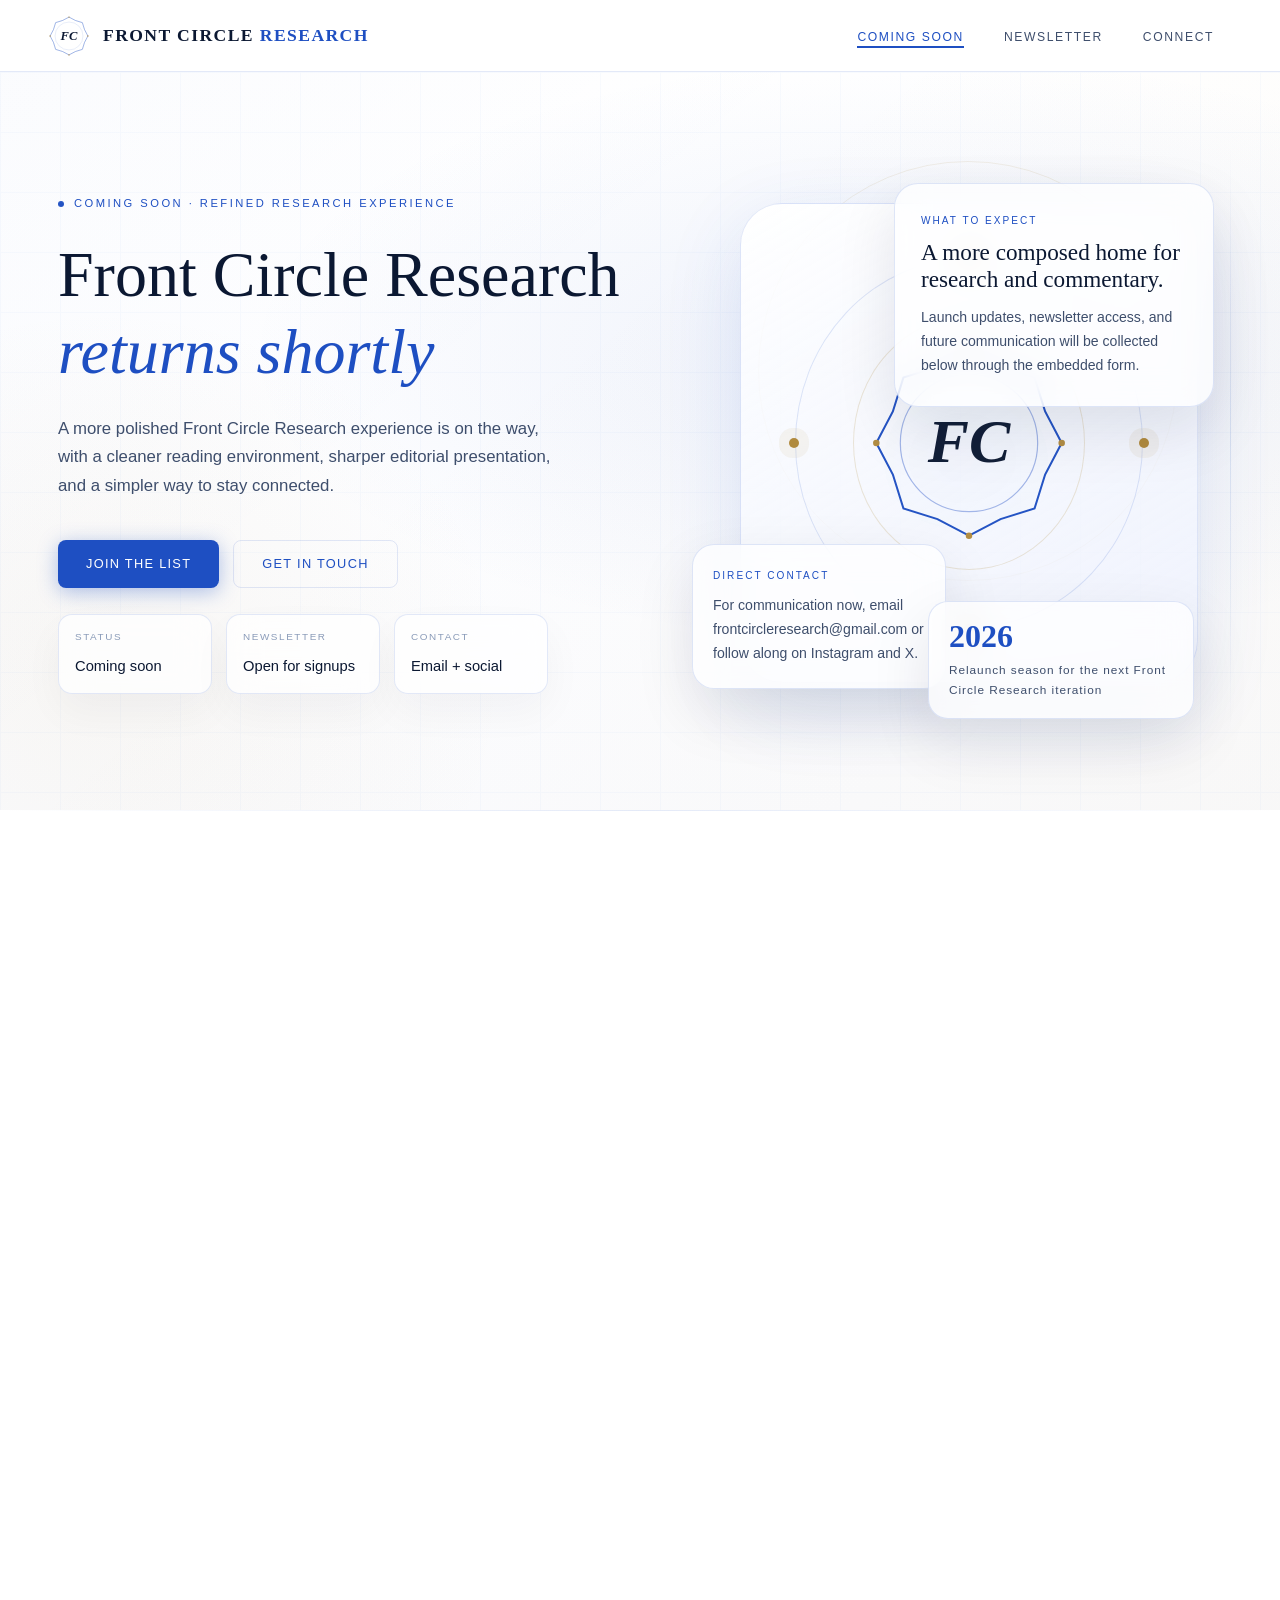
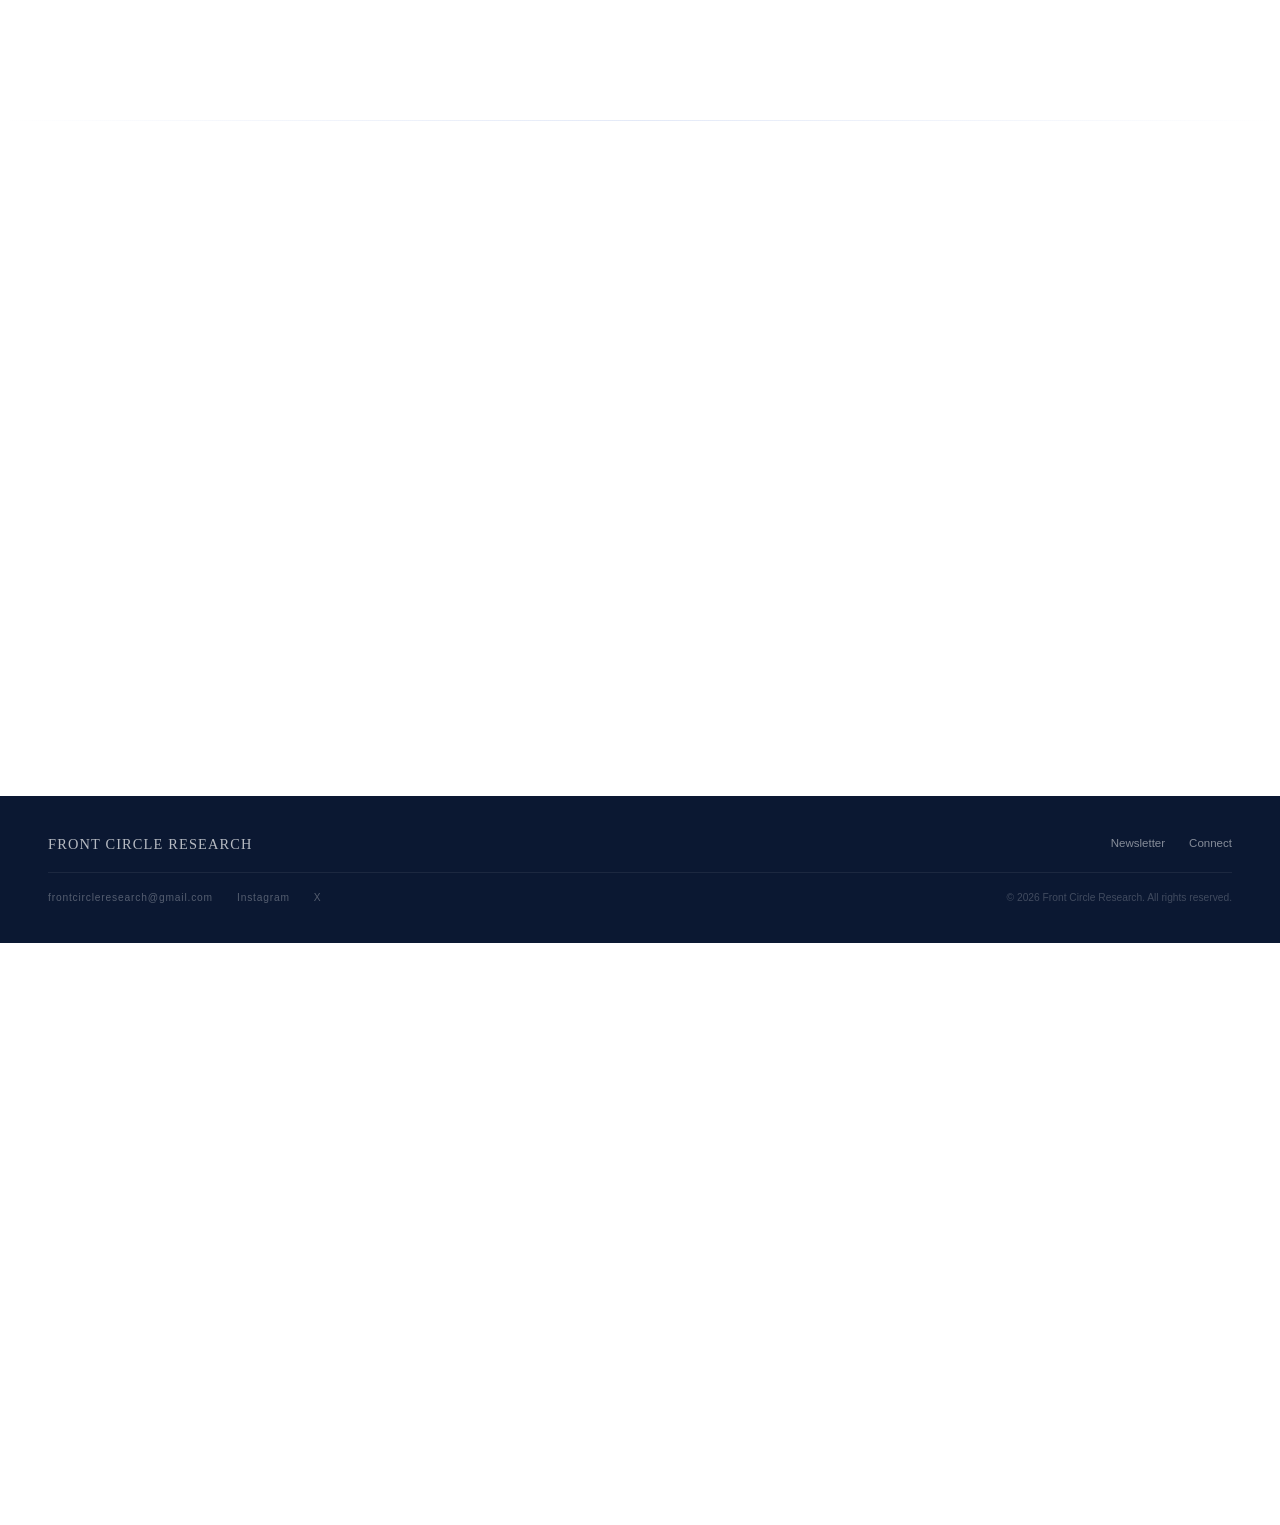
==== index.html @ 4db58bc0 "Add index.html for redirect to coming-soon page" ====
<!doctype html>
<html>
  <head>
    <meta http-equiv="refresh" content="0; url=/coming-soon.html">
    <link rel="canonical" href="/coming-soon.html">
  </head>
  <body>
    <p>Redirecting...</p>
  </body>
</html>
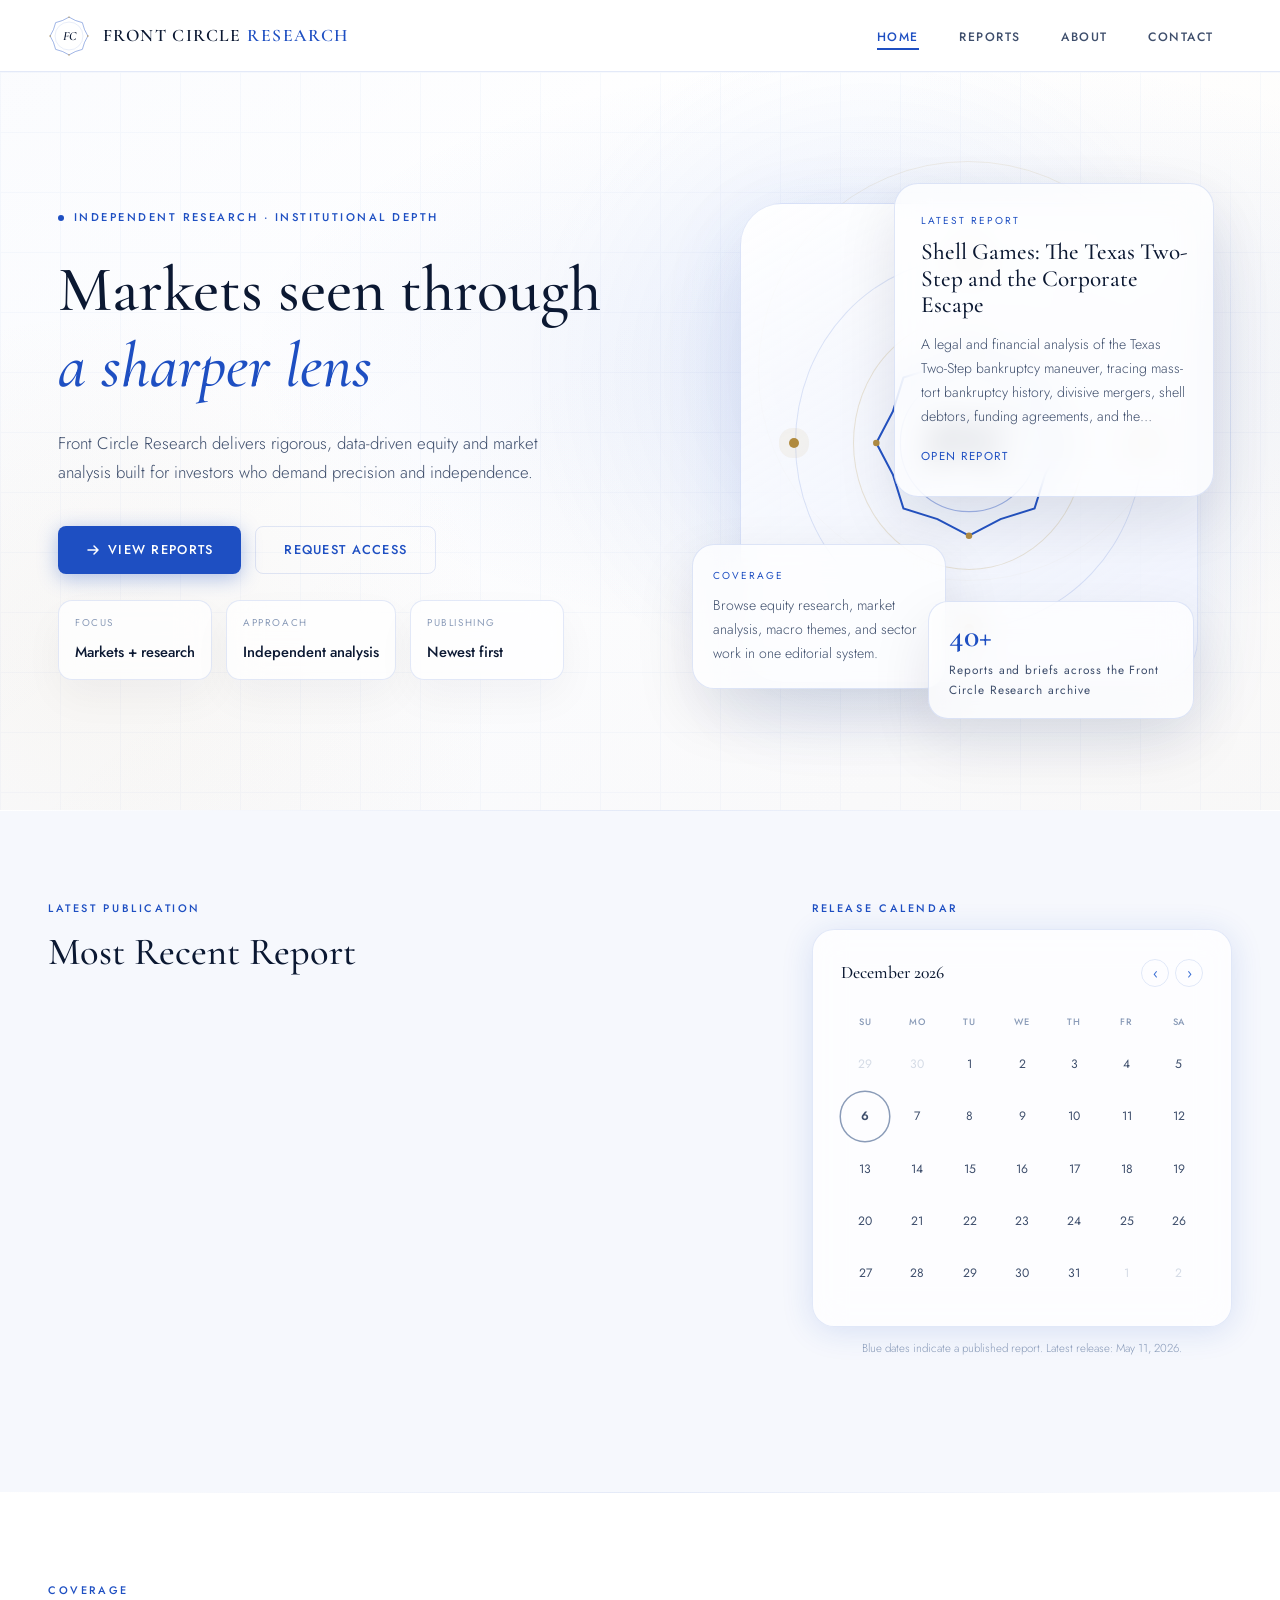
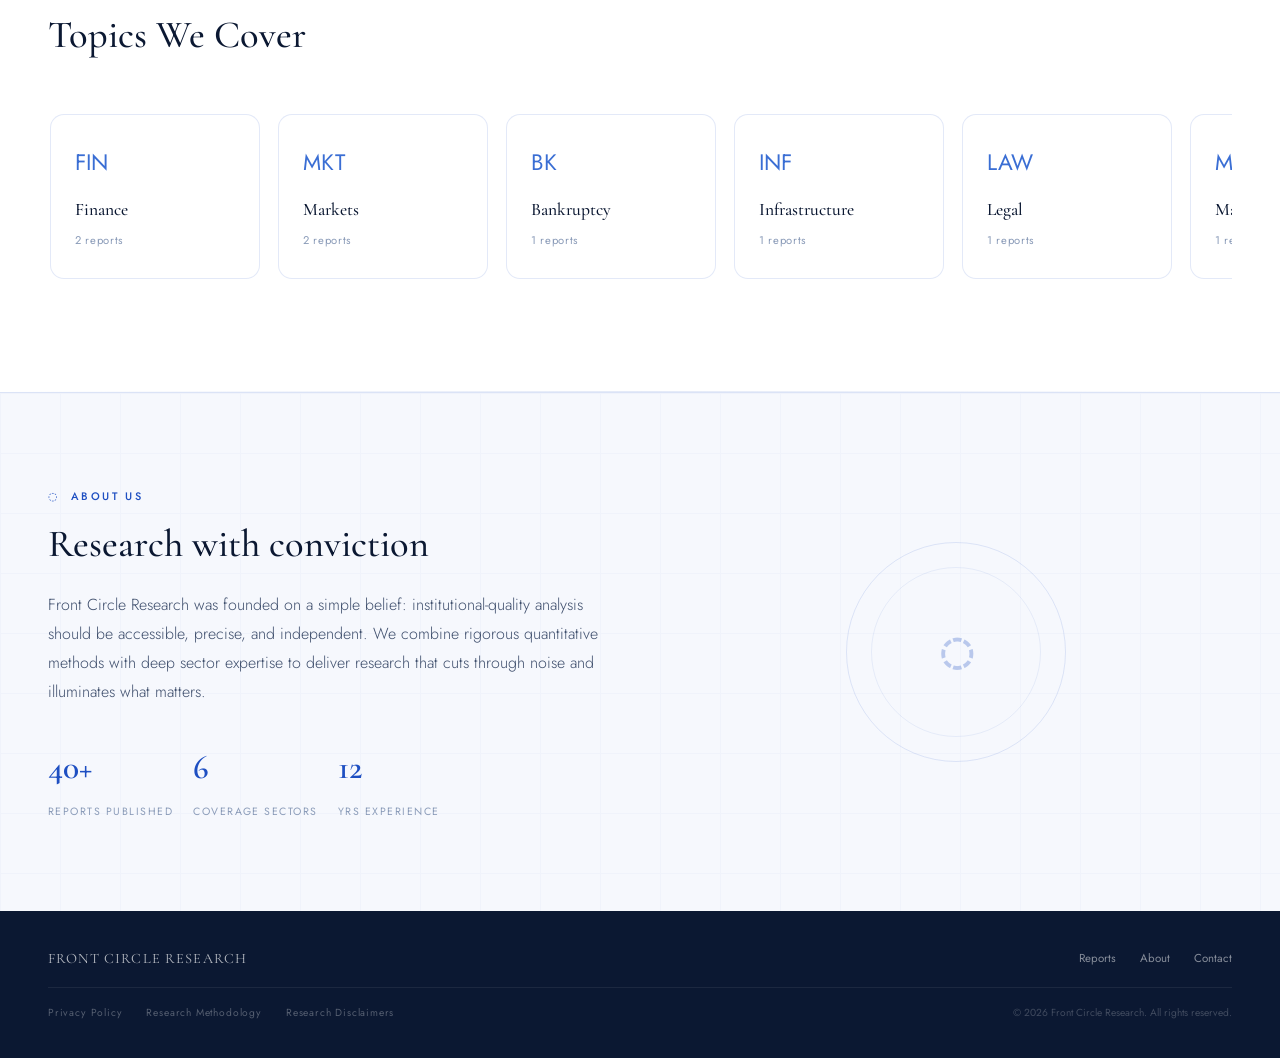
==== commit 6993e6da: "Add files via upload" ====
--- a/index.html
+++ b/index.html
@@ -1,10 +1,173 @@
-<!doctype html>
-<html>
-  <head>
-    <meta http-equiv="refresh" content="0; url=/coming-soon.html">
-    <link rel="canonical" href="/coming-soon.html">
-  </head>
-  <body>
-    <p>Redirecting...</p>
-  </body>
+<!DOCTYPE html>
+<html lang="en">
+<head>
+  <meta charset="UTF-8">
+  <meta name="viewport" content="width=device-width, initial-scale=1.0">
+  <meta name="description" content="Front Circle Research - Institutional-grade equity and market research reports.">
+  <title>Front Circle Research</title>
+  <link rel="icon" type="image/svg+xml" href="logo-crest-primary.svg">
+  <link rel="shortcut icon" href="logo-crest-primary.svg">
+  <link rel="stylesheet" href="style.css">
+  <meta http-equiv="Cache-Control" content="no-store, no-cache, must-revalidate">
+</head>
+<body>
+
+<nav id="nav" role="navigation" aria-label="Main navigation">
+  <div class="nav-logo" aria-label="Home">
+    <svg viewBox="0 0 36 36" fill="none" xmlns="http://www.w3.org/2000/svg" aria-hidden="true">
+      <circle cx="18" cy="18" r="17" stroke="#1E4FC2" stroke-width="1.2"/>
+      <circle cx="18" cy="18" r="9" fill="none" stroke="#1E4FC2" stroke-width="1.0" opacity="0.5"/>
+      <circle cx="18" cy="18" r="3.5" fill="#1E4FC2" opacity="0.8"/>
+      <line x1="18" y1="1" x2="18" y2="8" stroke="#1E4FC2" stroke-width="1.2" stroke-linecap="round"/>
+      <line x1="18" y1="28" x2="18" y2="35" stroke="#1E4FC2" stroke-width="1.2" stroke-linecap="round"/>
+      <line x1="1" y1="18" x2="8" y2="18" stroke="#1E4FC2" stroke-width="1.2" stroke-linecap="round"/>
+      <line x1="28" y1="18" x2="35" y2="18" stroke="#1E4FC2" stroke-width="1.2" stroke-linecap="round"/>
+    </svg>
+    <span class="nav-logo-text">FRONT CIRCLE <span>RESEARCH</span></span>
+  </div>
+  <ul class="nav-links" role="list">
+    <li><span class="nav-link active" data-href="index.html" data-page="index.html" role="button" tabindex="0">Home</span></li>
+    <li><span class="nav-link" data-href="reports.html" data-page="reports.html" role="button" tabindex="0">Reports</span></li>
+    <li><span class="nav-link" data-href="about.html" data-page="about.html" role="button" tabindex="0">About</span></li>
+    <li><span class="nav-link" data-href="contact.html" data-page="contact.html" role="button" tabindex="0">Contact</span></li>
+  </ul>
+</nav>
+
+<main>
+  <section id="hero" aria-label="Hero">
+    <div class="hero-bg" aria-hidden="true"></div>
+    <div class="hero-grid" aria-hidden="true"></div>
+    <div class="hero-glow-trace" aria-hidden="true"></div>
+
+    <div class="hero-layout">
+      <div class="hero-content">
+        <div class="hero-eyebrow"><span class="hero-eyebrow-dot" aria-hidden="true"></span>Independent Research &middot; Institutional Depth</div>
+        <h1 class="hero-title">Markets seen through<br><em>a sharper lens</em></h1>
+        <p class="hero-desc">Front Circle Research delivers rigorous, data-driven equity and market analysis built for investors who demand precision and independence.</p>
+        <div class="hero-actions">
+          <button class="btn btn-primary" onclick="location.href='reports.html'">
+            <svg width="14" height="14" viewBox="0 0 14 14" fill="none" aria-hidden="true"><path d="M2 7h10M8 3l4 4-4 4" stroke="currentColor" stroke-width="1.5" stroke-linecap="round" stroke-linejoin="round"/></svg>
+            View Reports
+          </button>
+          <button class="btn btn-ghost" onclick="location.href='contact.html'">Request Access</button>
+        </div>
+        <div class="hero-signals" aria-label="Research signals">
+          <div class="hero-signal glass" data-depth="10">
+            <span class="hero-signal-label">Focus</span>
+            <strong>Markets + research</strong>
+          </div>
+          <div class="hero-signal glass" data-depth="15">
+            <span class="hero-signal-label">Approach</span>
+            <strong>Independent analysis</strong>
+          </div>
+          <div class="hero-signal glass" data-depth="12">
+            <span class="hero-signal-label">Publishing</span>
+            <strong>Newest first</strong>
+          </div>
+        </div>
+      </div>
+
+      <div class="hero-showcase">
+        <div class="hero-orbit" data-depth="8" aria-hidden="true">
+          <div class="hero-orbit-ring hero-orbit-ring-outer"></div>
+          <div class="hero-orbit-ring hero-orbit-ring-inner"></div>
+          <div class="hero-orbit-node hero-orbit-node-top"></div>
+          <div class="hero-orbit-node hero-orbit-node-right"></div>
+          <div class="hero-orbit-node hero-orbit-node-bottom"></div>
+          <div class="hero-orbit-node hero-orbit-node-left"></div>
+          <div class="hero-crest-shell">
+            <img class="hero-crest" src="logo-crest-primary.svg" alt="">
+          </div>
+        </div>
+
+        <div class="hero-float-card hero-float-card-primary glass" data-depth="24">
+          <div class="hero-float-label">Latest Report</div>
+          <h2 id="hero-latest-title" class="hero-float-title">Loading the newest Front Circle Research publication.</h2>
+          <p id="hero-latest-summary" class="hero-float-copy">The latest report summary will appear here automatically.</p>
+          <a id="hero-latest-link" class="hero-float-link" href="reports.html">Open report</a>
+        </div>
+
+        <div class="hero-float-card hero-float-card-secondary glass" data-depth="14">
+          <div class="hero-float-label">Coverage</div>
+          <p class="hero-float-copy">Browse equity research, market analysis, macro themes, and sector work in one editorial system.</p>
+        </div>
+
+        <div class="hero-float-card hero-float-card-tertiary glass" data-depth="18">
+          <span class="hero-metric-value">40+</span>
+          <span class="hero-metric-label">Reports and briefs across the Front Circle Research archive</span>
+        </div>
+      </div>
+    </div>
+
+    <div class="hero-line" aria-hidden="true"></div>
+  </section>
+
+  <div class="section-divider"></div>
+
+  <section id="recent-report" class="section" aria-label="Most recent report">
+    <div class="recent-inner">
+      <div>
+        <p class="section-eyebrow">Latest Publication</p>
+        <h2 class="section-title">Most Recent Report</h2>
+        <div id="recent-report-card"></div>
+      </div>
+      <div>
+        <p class="section-eyebrow" style="margin-bottom:12px;">Release Calendar</p>
+        <div class="calendar-wrap glass" id="calendar-wrap" aria-label="Report release calendar"></div>
+        <p id="calendar-latest-note" style="font-size:0.72rem; color:var(--text-muted); margin-top:12px; text-align:center;">Blue dates indicate a published report.</p>
+      </div>
+    </div>
+  </section>
+
+  <div class="section-divider"></div>
+
+  <section id="categories" class="section" aria-label="Report categories">
+    <div style="max-width:1200px; margin:0 auto;">
+      <p class="section-eyebrow">Coverage</p>
+      <h2 class="section-title">Topics We Cover</h2>
+      <div class="cat-grid" id="cat-grid" role="list"></div>
+    </div>
+  </section>
+
+  <div class="section-divider"></div>
+
+  <section id="about-section" class="section" aria-label="About Front Circle Research">
+    <div class="about-inner">
+      <div>
+        <div class="about-label"><span>&#9676;</span> About Us</div>
+        <h2 class="about-title">Research with conviction</h2>
+        <p class="about-body">Front Circle Research was founded on a simple belief: institutional-quality analysis should be accessible, precise, and independent. We combine rigorous quantitative methods with deep sector expertise to deliver research that cuts through noise and illuminates what matters.</p>
+        <div class="about-stats reveal">
+          <div><span class="stat-val">40+</span><span class="stat-label">Reports Published</span></div>
+          <div><span class="stat-val">6</span><span class="stat-label">Coverage Sectors</span></div>
+          <div><span class="stat-val">12</span><span class="stat-label">Yrs Experience</span></div>
+        </div>
+      </div>
+      <div class="about-visual" aria-hidden="true">
+        <div class="about-emblem"><div class="about-emblem-inner">&#9676;</div></div>
+      </div>
+    </div>
+  </section>
+</main>
+
+<footer role="contentinfo">
+  <div class="footer-top">
+    <span class="f-logo">FRONT CIRCLE RESEARCH</span>
+    <nav class="f-links" aria-label="Footer navigation">
+      <a onclick="location.href='reports.html'">Reports</a>
+      <a onclick="location.href='about.html'">About</a>
+      <a onclick="location.href='contact.html'">Contact</a>
+    </nav>
+  </div>
+  <div class="footer-legal">
+    <a onclick="location.href='privacy-policy.html'">Privacy Policy</a>
+    <a onclick="location.href='research-methodology.html'">Research Methodology</a>
+    <a onclick="location.href='research-disclaimers.html'">Research Disclaimers</a>
+    <span class="f-copy">&copy; 2026 Front Circle Research. All rights reserved.</span>
+  </div>
+</footer>
+
+<script src="reports-data.js"></script>
+<script src="main.js"></script>
+</body>
 </html>
--- a/style.css
+++ b/style.css
@@ -0,0 +1,1834 @@
+@import url('https://fonts.googleapis.com/css2?family=Cormorant+Garamond:ital,wght@0,300;0,400;0,500;0,600;0,700;1,300;1,400;1,500&family=Jost:wght@300;400;500;600&display=swap');
+
+:root {
+  --white: #FFFFFF;
+  --off-white: #F6F8FD;
+  --blue-royal: #1E4FC2;
+  --blue-mid: #3A6ED4;
+  --blue-light: #6B9FFF;
+  --blue-pale: #EBF0FF;
+  --blue-glass: rgba(30,79,194,0.05);
+  --blue-glow: rgba(30,79,194,0.14);
+  --blue-border: rgba(30,79,194,0.12);
+  --blue-shadow: rgba(30,79,194,0.16);
+  --text-primary: #0B1832;
+  --text-mid: #3E4E6C;
+  --text-muted: #8A9BB8;
+  --nav-h: 72px;
+  --r-sm: 8px;
+  --r-md: 14px;
+  --r-lg: 22px;
+  --ease: cubic-bezier(0.4,0,0.2,1);
+  --ease-bounce: cubic-bezier(0.34,1.56,0.64,1);
+}
+
+*, *::before, *::after { box-sizing: border-box; margin: 0; padding: 0; }
+html { scroll-behavior: smooth; font-size: 16px; -webkit-text-size-adjust: 100%; }
+body {
+  font-family: 'Jost', sans-serif;
+  background: var(--white);
+  color: var(--text-primary);
+  line-height: 1.7;
+  overflow-x: hidden;
+  -webkit-font-smoothing: antialiased;
+  text-rendering: optimizeLegibility;
+}
+img { max-width: 100%; display: block; }
+a { color: inherit; text-decoration: none; }
+ul { list-style: none; }
+button, input, textarea, select { font: inherit; }
+
+.pn-mark {
+  font-size: 3px !important;
+  color: rgba(30,79,194,0.022) !important;
+  user-select: none !important;
+  pointer-events: none !important;
+  position: fixed;
+  z-index: 1;
+  font-family: monospace;
+  white-space: nowrap;
+}
+.pn-tl { top: 6px; left: 6px; transform: rotate(-15deg); }
+.pn-tc { top: 3px; left: 50%; transform: translateX(-50%); }
+.pn-tr { top: 6px; right: 6px; transform: rotate(15deg); }
+.pn-ml { top: 42%; left: 1px; transform: rotate(-90deg) translateX(-50%); }
+.pn-mc { top: 50%; left: 50%; transform: translate(-50%,-50%) rotate(-22deg); }
+.pn-mr { top: 58%; right: 1px; transform: rotate(90deg) translateX(50%); }
+.pn-bl { bottom: 6px; left: 6px; transform: rotate(15deg); }
+.pn-bc { bottom: 3px; left: 50%; transform: translateX(-50%); }
+.pn-br { bottom: 6px; right: 6px; transform: rotate(-15deg); }
+
+h1, h2, h3, h4 {
+  font-family: 'Cormorant Garamond', serif;
+  font-weight: 500;
+  line-height: 1.2;
+}
+h1 { font-size: clamp(2.4rem, 5vw, 4rem); }
+h2 { font-size: clamp(1.8rem, 3vw, 2.6rem); }
+h3 { font-size: clamp(1.3rem, 2vw, 1.8rem); }
+h4 { font-size: 1.15rem; }
+p { color: var(--text-mid); font-weight: 300; }
+
+#nav {
+  position: fixed;
+  top: 0;
+  left: 0;
+  right: 0;
+  z-index: 1000;
+  height: var(--nav-h);
+  display: flex;
+  align-items: center;
+  justify-content: space-between;
+  padding: 0 48px;
+  background: rgba(255,255,255,0.88);
+  backdrop-filter: blur(20px) saturate(1.5);
+  -webkit-backdrop-filter: blur(20px) saturate(1.5);
+  border-bottom: 1px solid var(--blue-border);
+  transition: box-shadow 0.3s var(--ease);
+}
+#nav.scrolled { box-shadow: 0 4px 40px var(--blue-shadow); }
+.nav-logo { display: flex; align-items: center; gap: 13px; cursor: pointer; }
+.nav-logo svg {
+  width: 42px;
+  height: 42px;
+  transition: transform 0.5s var(--ease-bounce), filter 0.3s;
+}
+.nav-logo:hover svg {
+  transform: rotate(-10deg) scale(1.07);
+  filter: drop-shadow(0 2px 8px rgba(30,79,194,0.3));
+}
+.nav-logo-text {
+  font-family: 'Cormorant Garamond', serif;
+  font-size: 1.1rem;
+  font-weight: 600;
+  letter-spacing: 0.08em;
+  color: var(--text-primary);
+}
+.nav-logo-text span { color: var(--blue-royal); }
+.nav-links { display: flex; align-items: center; gap: 4px; }
+.nav-link {
+  position: relative;
+  padding: 8px 18px;
+  font-size: 0.76rem;
+  font-weight: 500;
+  letter-spacing: 0.13em;
+  text-transform: uppercase;
+  color: var(--text-mid);
+  border-radius: var(--r-sm);
+  transition: all 0.25s var(--ease);
+  cursor: pointer;
+}
+.nav-link::after {
+  content: '';
+  position: absolute;
+  bottom: 4px;
+  left: 50%;
+  right: 50%;
+  height: 1.5px;
+  background: var(--blue-royal);
+  transition: all 0.3s var(--ease-bounce);
+}
+.nav-link:hover { color: var(--blue-royal); background: var(--blue-glass); }
+.nav-link:hover::after,
+.nav-link.active::after { left: 18px; right: 18px; }
+.nav-link.active { color: var(--blue-royal); }
+
+main { padding-top: var(--nav-h); }
+
+.glass {
+  background: rgba(255,255,255,0.75);
+  backdrop-filter: blur(16px);
+  -webkit-backdrop-filter: blur(16px);
+  border: 1px solid var(--blue-border);
+  box-shadow: 0 4px 32px var(--blue-glow);
+}
+.glass-hover {
+  transition: transform 0.35s var(--ease), box-shadow 0.35s var(--ease), border-color 0.35s var(--ease);
+  transform-style: preserve-3d;
+}
+.glass-hover:hover {
+  box-shadow: 0 16px 64px var(--blue-shadow);
+  border-color: rgba(30,79,194,0.22);
+}
+
+.btn {
+  display: inline-flex;
+  align-items: center;
+  gap: 8px;
+  padding: 12px 28px;
+  font-size: 0.8rem;
+  font-weight: 500;
+  letter-spacing: 0.1em;
+  text-transform: uppercase;
+  border-radius: var(--r-sm);
+  border: none;
+  cursor: pointer;
+  transition: all 0.3s var(--ease-bounce);
+  white-space: nowrap;
+}
+.btn-primary {
+  background: var(--blue-royal);
+  color: var(--white);
+  box-shadow: 0 4px 20px rgba(30,79,194,0.35);
+}
+.btn-primary:hover {
+  background: var(--blue-mid);
+  box-shadow: 0 8px 32px rgba(30,79,194,0.45);
+  transform: translateY(-2px);
+}
+.btn-ghost {
+  background: transparent;
+  color: var(--blue-royal);
+  border: 1.5px solid var(--blue-border);
+}
+.btn-ghost:hover {
+  background: var(--blue-glass);
+  border-color: var(--blue-mid);
+  transform: translateY(-2px);
+}
+
+@keyframes gridDrift {
+  0% { transform: translate(0,0); }
+  25% { transform: translate(4px,-5px); }
+  50% { transform: translate(-3px,3px); }
+  75% { transform: translate(5px,4px); }
+  100% { transform: translate(0,0); }
+}
+@keyframes pulse {
+  0%, 100% { opacity: 1; transform: scale(1); }
+  50% { opacity: 0.4; transform: scale(0.6); }
+}
+@keyframes spin-slow { to { transform: rotate(360deg); } }
+@keyframes shimmer { to { background-position: -200% 0; } }
+@keyframes gridBgIn { from { opacity: 0; } to { opacity: 0.026; } }
+@keyframes spin { to { transform: rotate(360deg); } }
+
+#hero {
+  --hero-spot-x: 72%;
+  --hero-spot-y: 38%;
+  position: relative;
+  overflow: hidden;
+  width: 100%;
+  min-height: 82vh;
+  display: flex;
+  align-items: center;
+  background: linear-gradient(180deg, #ffffff 0%, #fbfcff 100%);
+}
+.hero-bg {
+  position: absolute;
+  inset: 0;
+  z-index: 0;
+  background:
+    radial-gradient(ellipse 78% 60% at var(--hero-spot-x) var(--hero-spot-y), rgba(30,79,194,0.075) 0%, transparent 68%),
+    radial-gradient(ellipse 44% 70% at 8% 82%, rgba(176,138,62,0.06) 0%, transparent 72%),
+    linear-gradient(140deg, rgba(30,79,194,0.02), transparent 40%, rgba(176,138,62,0.04) 100%);
+}
+.hero-grid {
+  position: absolute;
+  inset: -60px;
+  z-index: 0;
+  background-image: linear-gradient(var(--blue-royal) 1px, transparent 1px), linear-gradient(90deg, var(--blue-royal) 1px, transparent 1px);
+  background-size: 60px 60px;
+  opacity: 0.025;
+  animation: gridDrift 20s ease-in-out infinite;
+}
+.hero-glow-trace {
+  position: absolute;
+  inset: 12% 8% auto auto;
+  width: 420px;
+  height: 420px;
+  border-radius: 50%;
+  border: 1px solid rgba(176,138,62,0.16);
+  opacity: 0.7;
+  z-index: 0;
+}
+#hero-blob {
+  position: absolute;
+  z-index: 0;
+  width: 700px;
+  height: 700px;
+  border-radius: 50%;
+  background: radial-gradient(circle, rgba(30,79,194,0.07) 0%, rgba(107,159,255,0.035) 40%, transparent 70%);
+  pointer-events: none;
+  transform: translate(-50%,-50%);
+  will-change: left, top;
+}
+.hero-layout {
+  position: relative;
+  z-index: 1;
+  display: grid;
+  grid-template-columns: minmax(0,1.05fr) minmax(340px,0.95fr);
+  gap: 48px;
+  align-items: center;
+  width: min(1260px,100%);
+  margin: 0 auto;
+  padding: 72px 48px;
+}
+.hero-content { max-width: 720px; }
+.hero-eyebrow {
+  display: inline-flex;
+  align-items: center;
+  gap: 10px;
+  font-size: 0.7rem;
+  font-weight: 500;
+  letter-spacing: 0.22em;
+  text-transform: uppercase;
+  color: var(--blue-royal);
+  margin-bottom: 24px;
+}
+.hero-eyebrow-dot {
+  width: 6px;
+  height: 6px;
+  border-radius: 50%;
+  background: var(--blue-royal);
+  animation: pulse 2.5s ease infinite;
+}
+.hero-title { margin-bottom: 24px; color: var(--text-primary); }
+.hero-title em { color: var(--blue-royal); font-style: italic; }
+.hero-desc { max-width: 500px; margin-bottom: 40px; font-size: 1.05rem; }
+.hero-actions { display: flex; gap: 14px; flex-wrap: wrap; }
+.hero-signals { display: flex; gap: 14px; flex-wrap: wrap; margin-top: 26px; }
+.hero-signal {
+  min-width: 154px;
+  padding: 14px 16px;
+  border-radius: var(--r-md);
+  border: 1px solid var(--blue-border);
+  box-shadow: 0 18px 40px rgba(11,24,50,0.04);
+}
+.hero-signal-label {
+  display: block;
+  font-size: 0.62rem;
+  letter-spacing: 0.16em;
+  text-transform: uppercase;
+  color: var(--text-muted);
+  margin-bottom: 6px;
+}
+.hero-signal strong { font-size: 0.92rem; font-weight: 500; color: var(--text-primary); }
+.hero-showcase { position: relative; min-height: 540px; }
+.hero-showcase [data-depth] { will-change: transform; transition: transform 0.35s var(--ease); }
+.hero-orbit {
+  position: absolute;
+  inset: 32px 24px 28px 48px;
+  border-radius: 42px;
+  background: linear-gradient(150deg, rgba(255,255,255,0.92), rgba(235,240,255,0.68));
+  border: 1px solid rgba(30,79,194,0.12);
+  box-shadow: 0 24px 80px rgba(30,79,194,0.12);
+}
+.hero-orbit-ring {
+  position: absolute;
+  border-radius: 50%;
+  border: 1px solid rgba(30,79,194,0.14);
+}
+.hero-orbit-ring-outer { inset: 54px; }
+.hero-orbit-ring-inner { inset: 112px; border-color: rgba(176,138,62,0.2); }
+.hero-orbit-node {
+  position: absolute;
+  width: 10px;
+  height: 10px;
+  border-radius: 50%;
+  background: #B08A3E;
+  box-shadow: 0 0 0 10px rgba(176,138,62,0.08);
+}
+.hero-orbit-node-top { top: 48px; left: 50%; transform: translateX(-50%); }
+.hero-orbit-node-right { top: 50%; right: 48px; transform: translateY(-50%); }
+.hero-orbit-node-bottom { bottom: 48px; left: 50%; transform: translateX(-50%); }
+.hero-orbit-node-left { top: 50%; left: 48px; transform: translateY(-50%); }
+.hero-crest-shell {
+  position: absolute;
+  inset: 0;
+  display: flex;
+  align-items: center;
+  justify-content: center;
+}
+.hero-crest {
+  width: min(240px,45%);
+  filter: drop-shadow(0 18px 34px rgba(30,79,194,0.12));
+  opacity: 0.97;
+}
+.hero-float-card {
+  position: absolute;
+  border: 1px solid rgba(30,79,194,0.14);
+  box-shadow: 0 24px 60px rgba(11,24,50,0.1);
+}
+.hero-float-card-primary { top: 12px; right: 8px; width: min(320px,62%); padding: 28px 26px; border-radius: 24px; }
+.hero-float-card-secondary { left: 0; bottom: 22px; width: min(260px,48%); padding: 22px 20px; border-radius: 22px; }
+.hero-float-card-tertiary { right: 28px; bottom: -8px; min-width: 190px; padding: 18px 20px; border-radius: 20px; text-align: left; }
+.hero-float-label {
+  display: block;
+  font-size: 0.63rem;
+  letter-spacing: 0.2em;
+  text-transform: uppercase;
+  color: var(--blue-royal);
+  margin-bottom: 10px;
+}
+.hero-float-title { font-size: 1.45rem; margin-bottom: 14px; line-height: 1.15; display: -webkit-box; -webkit-line-clamp: 3; -webkit-box-orient: vertical; overflow: hidden; }
+.hero-float-copy { font-size: 0.88rem; line-height: 1.7; color: var(--text-mid); margin-bottom: 0; display: -webkit-box; -webkit-line-clamp: 4; -webkit-box-orient: vertical; overflow: hidden; }
+.hero-float-link {
+  display: inline-flex;
+  align-items: center;
+  gap: 8px;
+  margin-top: 18px;
+  font-size: 0.72rem;
+  letter-spacing: 0.13em;
+  text-transform: uppercase;
+  color: var(--blue-royal);
+}
+.hero-float-link:hover { gap: 12px; }
+.hero-metric-value {
+  display: block;
+  font-family: 'Cormorant Garamond', serif;
+  font-size: 2rem;
+  font-weight: 600;
+  color: var(--blue-royal);
+  line-height: 1;
+}
+.hero-metric-label {
+  display: block;
+  font-size: 0.74rem;
+  letter-spacing: 0.08em;
+  color: var(--text-mid);
+  margin-top: 8px;
+  max-width: 14rem;
+}
+.hero-line {
+  position: absolute;
+  right: 0;
+  top: 0;
+  bottom: 0;
+  width: 38%;
+  z-index: 0;
+}
+.hero-line::before {
+  content: '';
+  position: absolute;
+  top: 10%;
+  right: 10%;
+  width: 1px;
+  height: 80%;
+  background: linear-gradient(to bottom, transparent, var(--blue-border), transparent);
+}
+
+.section { padding: 88px 48px; }
+.section-eyebrow {
+  font-size: 0.68rem;
+  font-weight: 500;
+  letter-spacing: 0.24em;
+  text-transform: uppercase;
+  color: var(--blue-royal);
+  margin-bottom: 12px;
+}
+.section-title { margin-bottom: 48px; }
+.section-divider {
+  width: 100%;
+  height: 1px;
+  background: linear-gradient(90deg, transparent, var(--blue-border), transparent);
+}
+
+#recent-report { background: var(--off-white); }
+.recent-inner {
+  max-width: 1200px;
+  margin: 0 auto;
+  display: grid;
+  grid-template-columns: 1fr 420px;
+  gap: 64px;
+  align-items: start;
+}
+.report-card-featured {
+  border-radius: var(--r-lg);
+  padding: 40px;
+  cursor: pointer;
+}
+.report-card-featured .r-meta {
+  display: flex;
+  align-items: center;
+  gap: 16px;
+  flex-wrap: wrap;
+  font-size: 0.75rem;
+  color: var(--text-muted);
+  margin-bottom: 20px;
+}
+.r-category-tag {
+  display: inline-block;
+  padding: 3px 10px;
+  background: var(--blue-pale);
+  color: var(--blue-royal);
+  border-radius: 20px;
+  font-size: 0.67rem;
+  font-weight: 500;
+  letter-spacing: 0.09em;
+  text-transform: uppercase;
+}
+.recent-pill {
+  display: inline-flex;
+  align-items: center;
+  padding: 3px 10px;
+  border-radius: 20px;
+  background: rgba(176,138,62,0.12);
+  color: #8A6830;
+  font-size: 0.66rem;
+  font-weight: 600;
+  letter-spacing: 0.1em;
+  text-transform: uppercase;
+}
+.report-card-featured h3 { margin-bottom: 16px; font-size: 1.7rem; }
+.report-card-featured p { margin-bottom: 28px; }
+.r-read-link {
+  display: inline-flex;
+  align-items: center;
+  gap: 8px;
+  font-size: 0.78rem;
+  font-weight: 500;
+  letter-spacing: 0.1em;
+  text-transform: uppercase;
+  color: var(--blue-royal);
+  transition: gap 0.25s var(--ease);
+}
+.r-read-link:hover { gap: 14px; }
+.r-read-link svg { transition: transform 0.25s var(--ease); }
+.r-read-link:hover svg { transform: translateX(4px); }
+
+.calendar-wrap { border-radius: var(--r-lg); padding: 28px; }
+.calendar-note {
+  font-size: 0.7rem;
+  color: var(--text-muted);
+  margin-top: 12px;
+  text-align: center;
+  line-height: 1.65;
+}
+.cal-header { display: flex; align-items: center; justify-content: space-between; margin-bottom: 20px; }
+.cal-month { font-family: 'Cormorant Garamond', serif; font-size: 1.1rem; font-weight: 500; }
+.cal-nav { display: flex; gap: 6px; }
+.cal-btn {
+  width: 28px;
+  height: 28px;
+  border-radius: 50%;
+  border: 1px solid var(--blue-border);
+  background: transparent;
+  cursor: pointer;
+  display: flex;
+  align-items: center;
+  justify-content: center;
+  color: var(--blue-mid);
+  font-size: 0.9rem;
+  transition: all 0.2s var(--ease);
+}
+.cal-btn:hover { background: var(--blue-glass); border-color: var(--blue-mid); }
+.cal-grid { display: grid; grid-template-columns: repeat(7,1fr); gap: 4px; }
+.cal-day-name {
+  text-align: center;
+  font-size: 0.58rem;
+  font-weight: 500;
+  letter-spacing: 0.1em;
+  text-transform: uppercase;
+  color: var(--text-muted);
+  padding: 6px 0;
+}
+.cal-day {
+  aspect-ratio: 1;
+  display: flex;
+  align-items: center;
+  justify-content: center;
+  font-size: 0.76rem;
+  border-radius: 50%;
+  cursor: default;
+  transition: all 0.2s var(--ease);
+  color: var(--text-mid);
+}
+.cal-day.other-month { color: var(--text-muted); opacity: 0.35; }
+.cal-day.has-report {
+  background: var(--blue-pale);
+  color: var(--blue-royal);
+  font-weight: 500;
+  cursor: pointer;
+  box-shadow: 0 0 0 1.5px var(--blue-border);
+}
+.cal-day.has-report:hover {
+  background: var(--blue-royal);
+  color: var(--white);
+  transform: scale(1.18);
+  box-shadow: 0 4px 14px var(--blue-shadow);
+}
+.cal-day.latest-report {
+  background: linear-gradient(135deg, var(--blue-royal), #7ea7ff);
+  color: var(--white);
+  box-shadow: 0 10px 26px rgba(30,79,194,0.24);
+}
+.cal-day.today { font-weight: 600; box-shadow: 0 0 0 1.5px var(--text-muted); }
+
+#categories { background: var(--white); }
+.cat-grid {
+  max-width: 1200px;
+  margin: 0 auto;
+  display: flex;
+  flex-wrap: nowrap;
+  gap: 18px;
+  overflow-x: auto;
+  overflow-y: visible;
+  scrollbar-width: none;
+  -ms-overflow-style: none;
+  cursor: grab;
+  padding: 8px 2px 24px;
+  -webkit-overflow-scrolling: touch;
+  user-select: none;
+}
+.cat-grid::-webkit-scrollbar { display: none; }
+.cat-grid.is-dragging { cursor: grabbing; }
+.cat-grid.is-centered { justify-content: center; cursor: default; overflow-x: visible; }
+.cat-card {
+  flex: 0 0 210px;
+  border-radius: var(--r-md);
+  padding: 28px 24px;
+  cursor: pointer;
+  position: relative;
+  overflow: hidden;
+  border: 1px solid var(--blue-border);
+  background: var(--white);
+  transition: all 0.35s var(--ease);
+  transform-style: preserve-3d;
+  will-change: transform;
+}
+.cat-card::before {
+  content: '';
+  position: absolute;
+  inset: 0;
+  background: linear-gradient(135deg, var(--blue-glass), transparent);
+  opacity: 0;
+  transition: opacity 0.3s var(--ease);
+}
+.cat-card:hover::before { opacity: 1; }
+.cat-icon {
+  font-size: 1.4rem;
+  margin-bottom: 14px;
+  color: var(--blue-mid);
+  display: block;
+  transition: transform 0.3s var(--ease-bounce);
+}
+.cat-card:hover .cat-icon { transform: scale(1.2); }
+.cat-name { font-family: 'Cormorant Garamond', serif; font-size: 1.1rem; font-weight: 500; margin-bottom: 6px; }
+.cat-count { font-size: 0.7rem; color: var(--text-muted); letter-spacing: 0.06em; }
+
+#about-section {
+  position: relative;
+  overflow: hidden;
+  background: var(--off-white);
+  border-top: 1px solid var(--blue-border);
+}
+#about-section::before {
+  content: '';
+  position: absolute;
+  inset: -60px;
+  z-index: 0;
+  background-image: linear-gradient(var(--blue-royal) 1px, transparent 1px), linear-gradient(90deg, var(--blue-royal) 1px, transparent 1px);
+  background-size: 60px 60px;
+  opacity: 0.024;
+  animation: gridDrift 24s ease-in-out infinite reverse;
+  pointer-events: none;
+}
+#about-section .about-inner,
+#about-section .section-eyebrow { position: relative; z-index: 1; }
+.about-inner {
+  max-width: 1200px;
+  margin: 0 auto;
+  display: grid;
+  grid-template-columns: 1fr 1fr;
+  gap: 80px;
+  align-items: center;
+}
+.about-label {
+  display: inline-flex;
+  align-items: center;
+  gap: 10px;
+  font-size: 0.68rem;
+  font-weight: 500;
+  letter-spacing: 0.24em;
+  text-transform: uppercase;
+  color: var(--blue-royal);
+  margin-bottom: 16px;
+}
+.about-title { margin-bottom: 24px; }
+.about-body { margin-bottom: 32px; font-size: 1rem; line-height: 1.8; }
+.about-stats { display: flex; gap: 20px; position: relative; z-index: 1; }
+.about-stat-card {
+  flex: 1;
+  padding: 18px 20px;
+  border-radius: var(--r-sm);
+  border: 1px solid var(--blue-border);
+  background: rgba(255,255,255,0.72);
+  backdrop-filter: blur(10px);
+  transition: all 0.3s var(--ease);
+  transform-style: preserve-3d;
+  cursor: default;
+}
+.about-stat-card:hover { box-shadow: 0 10px 32px var(--blue-shadow); border-color: rgba(30,79,194,0.22); }
+.stat-val {
+  font-family: 'Cormorant Garamond', serif;
+  font-size: 2.1rem;
+  font-weight: 600;
+  color: var(--blue-royal);
+  display: block;
+}
+.stat-label { font-size: 0.66rem; letter-spacing: 0.14em; text-transform: uppercase; color: var(--text-muted); }
+.about-visual { display: flex; align-items: center; justify-content: center; padding: 40px; position: relative; z-index: 1; }
+.about-emblem {
+  width: 220px;
+  height: 220px;
+  border-radius: 50%;
+  border: 1.5px solid var(--blue-border);
+  display: flex;
+  align-items: center;
+  justify-content: center;
+  position: relative;
+  animation: spin-slow 30s linear infinite;
+}
+.about-emblem::before {
+  content: '';
+  position: absolute;
+  width: 170px;
+  height: 170px;
+  border-radius: 50%;
+  border: 1px solid rgba(30,79,194,0.08);
+}
+.about-emblem-inner {
+  animation: spin-slow 30s linear infinite reverse;
+  font-family: 'Cormorant Garamond', serif;
+  font-size: 2.5rem;
+  font-weight: 600;
+  color: var(--blue-royal);
+  opacity: 0.28;
+}
+
+footer {
+  background: var(--text-primary);
+  color: rgba(255,255,255,0.5);
+  padding: 36px 48px;
+  display: flex;
+  flex-direction: column;
+  gap: 16px;
+}
+.footer-top { display: flex; align-items: center; justify-content: space-between; flex-wrap: wrap; gap: 16px; }
+.f-logo { font-family: 'Cormorant Garamond', serif; font-size: 0.9rem; color: rgba(255,255,255,0.7); letter-spacing: 0.08em; }
+.f-links { display: flex; gap: 24px; font-size: 0.72rem; }
+.f-links a { transition: color 0.2s; cursor: pointer; }
+.f-links a:hover { color: var(--blue-light); }
+.footer-legal {
+  display: flex;
+  align-items: center;
+  gap: 24px;
+  flex-wrap: wrap;
+  border-top: 1px solid rgba(255,255,255,0.07);
+  padding-top: 16px;
+}
+.footer-legal a {
+  font-size: 0.64rem;
+  letter-spacing: 0.08em;
+  color: rgba(255,255,255,0.3);
+  transition: color 0.2s;
+  cursor: pointer;
+}
+.footer-legal a:hover { color: var(--blue-light); }
+.f-copy { font-size: 0.64rem; color: rgba(255,255,255,0.22); margin-left: auto; }
+
+#reports-page { min-height: 100vh; position: relative; }
+.reports-grid-bg {
+  position: fixed;
+  inset: 0;
+  z-index: -1;
+  background-image: linear-gradient(var(--blue-royal) 1px, transparent 1px), linear-gradient(90deg, var(--blue-royal) 1px, transparent 1px);
+  background-size: 52px 52px;
+  animation: gridBgIn 1.4s var(--ease) forwards, gridDrift 22s ease-in-out 1.4s infinite;
+  pointer-events: none;
+}
+.reports-layout {
+  max-width: 1280px;
+  margin: 0 auto;
+  padding: 60px 48px;
+  display: grid;
+  grid-template-columns: 1fr 300px;
+  gap: 56px;
+  align-items: start;
+  position: relative;
+  z-index: 1;
+}
+.reports-main { min-width: 0; }
+.reports-page-title { margin-bottom: 8px; }
+.reports-count { font-size: 0.76rem; color: var(--text-muted); margin-bottom: 40px; letter-spacing: 0.06em; }
+.reports-active-filter {
+  display: inline-flex;
+  align-items: center;
+  gap: 8px;
+  margin: -24px 0 28px;
+  padding: 7px 12px;
+  border-radius: 999px;
+  background: var(--blue-pale);
+  color: var(--blue-royal);
+  font-size: 0.72rem;
+  letter-spacing: 0.06em;
+}
+.report-list { display: flex; flex-direction: column; gap: 20px; }
+.rl-card {
+  border-radius: var(--r-md);
+  padding: 32px 36px;
+  cursor: pointer;
+  position: relative;
+  border: 1px solid var(--blue-border);
+  background: rgba(255,255,255,0.92);
+  backdrop-filter: blur(8px);
+  transition: all 0.3s var(--ease);
+  transform-style: preserve-3d;
+  display: block;
+}
+.rl-card:hover { border-color: rgba(30,79,194,0.22); box-shadow: 0 12px 48px var(--blue-shadow); }
+.rl-meta { display: flex; align-items: center; gap: 14px; flex-wrap: wrap; margin-bottom: 14px; }
+.rl-date { font-size: 0.7rem; color: var(--text-muted); letter-spacing: 0.04em; }
+.rl-title { margin-bottom: 12px; font-size: 1.4rem; }
+.rl-summary { font-size: 0.88rem; line-height: 1.7; margin-bottom: 20px; }
+.rl-footer { display: flex; align-items: center; justify-content: space-between; }
+.rl-tags { display: flex; gap: 6px; flex-wrap: wrap; }
+.rl-tag {
+  font-size: 0.64rem;
+  letter-spacing: 0.06em;
+  text-transform: uppercase;
+  padding: 3px 9px;
+  border-radius: 20px;
+  border: 1px solid var(--blue-border);
+  color: var(--text-muted);
+}
+.rl-arrow {
+  color: var(--blue-royal);
+  opacity: 0;
+  font-size: 1.2rem;
+  transition: all 0.3s var(--ease);
+  transform: translateX(-8px);
+}
+.rl-card:hover .rl-arrow { opacity: 1; transform: translateX(0); }
+.reports-sidebar { position: sticky; top: calc(var(--nav-h) + 24px); }
+.sidebar-panel {
+  border-radius: var(--r-md);
+  padding: 24px;
+  border: 1px solid var(--blue-border);
+  background: rgba(255,255,255,0.92);
+  backdrop-filter: blur(8px);
+}
+.sidebar-panel + .sidebar-panel { margin-top: 16px; }
+.sidebar-label {
+  font-size: 0.67rem;
+  font-weight: 500;
+  letter-spacing: 0.18em;
+  text-transform: uppercase;
+  color: var(--blue-royal);
+  margin-bottom: 16px;
+}
+.search-input-wrap { position: relative; }
+.search-input {
+  width: 100%;
+  padding: 10px 14px 10px 36px;
+  border: 1px solid var(--blue-border);
+  border-radius: var(--r-sm);
+  font-size: 0.85rem;
+  color: var(--text-primary);
+  background: var(--off-white);
+  outline: none;
+  transition: all 0.25s var(--ease);
+}
+.search-input:focus {
+  border-color: var(--blue-mid);
+  background: var(--white);
+  box-shadow: 0 0 0 3px rgba(30,79,194,0.08);
+}
+.search-icon {
+  position: absolute;
+  left: 10px;
+  top: 50%;
+  transform: translateY(-50%);
+  color: var(--text-muted);
+  font-size: 0.9rem;
+  pointer-events: none;
+}
+.filter-list { display: flex; flex-direction: column; gap: 4px; }
+.filter-item {
+  display: flex;
+  align-items: center;
+  justify-content: space-between;
+  padding: 8px 10px;
+  border-radius: var(--r-sm);
+  cursor: pointer;
+  transition: all 0.2s var(--ease);
+  font-size: 0.82rem;
+  color: var(--text-mid);
+}
+.filter-item:hover { background: var(--blue-glass); color: var(--blue-royal); }
+.filter-item.active { background: var(--blue-pale); color: var(--blue-royal); font-weight: 500; }
+.filter-badge {
+  font-size: 0.64rem;
+  padding: 1px 7px;
+  border-radius: 10px;
+  background: var(--blue-border);
+  color: var(--text-muted);
+  transition: all 0.2s;
+}
+.filter-item.active .filter-badge { background: var(--blue-royal); color: var(--white); }
+.filter-clear {
+  margin-top: 12px;
+  font-size: 0.72rem;
+  color: var(--text-muted);
+  cursor: pointer;
+  text-align: center;
+  padding: 6px;
+  border-radius: var(--r-sm);
+  transition: all 0.2s var(--ease);
+}
+.filter-clear:hover { color: var(--blue-royal); background: var(--blue-glass); }
+
+#report-page { min-height: 100vh; }
+.report-banner {
+  position: relative;
+  width: 100%;
+  min-height: 420px;
+  display: flex;
+  align-items: flex-end;
+  overflow: hidden;
+}
+.report-banner-photo {
+  position: absolute;
+  inset: 0;
+  background-size: cover;
+  background-position: center;
+  transition: transform 0.9s var(--ease);
+  will-change: transform;
+}
+.report-banner:hover .report-banner-photo { transform: scale(1.018); }
+.report-banner-fade {
+  position: absolute;
+  inset: 0;
+  z-index: 1;
+  pointer-events: none;
+  background:
+    linear-gradient(to right, rgba(255,255,255,1) 0%, rgba(255,255,255,0.97) 25%, rgba(255,255,255,0.82) 45%, rgba(255,255,255,0.25) 68%, rgba(255,255,255,0) 100%),
+    linear-gradient(to bottom, rgba(255,255,255,0.45) 0%, transparent 25%, transparent 65%, rgba(255,255,255,0.8) 85%, rgba(255,255,255,1) 100%);
+}
+.report-banner-content {
+  position: relative;
+  z-index: 2;
+  padding: 60px 48px 52px;
+  max-width: 760px;
+  width: 100%;
+}
+.report-header-back {
+  display: inline-flex;
+  align-items: center;
+  gap: 8px;
+  font-size: 0.7rem;
+  letter-spacing: 0.13em;
+  text-transform: uppercase;
+  color: var(--text-muted);
+  margin-bottom: 28px;
+  cursor: pointer;
+  transition: color 0.2s;
+}
+.report-header-back:hover { color: var(--blue-royal); }
+.report-header-tags { display: flex; gap: 8px; flex-wrap: wrap; margin-bottom: 18px; }
+.report-title { max-width: 640px; margin-bottom: 20px; }
+.report-byline {
+  display: flex;
+  align-items: center;
+  gap: 20px;
+  flex-wrap: wrap;
+  font-size: 0.76rem;
+  color: var(--text-muted);
+}
+.report-byline-sep {
+  width: 3px;
+  height: 3px;
+  border-radius: 50%;
+  background: var(--blue-border);
+}
+
+.report-body-wrap {
+  max-width: 1280px;
+  margin: 0 auto;
+  padding: 0 48px 80px;
+  display: grid;
+  grid-template-columns: 180px minmax(0,640px) 1fr;
+  gap: 48px;
+  align-items: start;
+}
+.report-flares { padding-top: 48px; position: sticky; top: calc(var(--nav-h) + 24px); }
+.flare { margin-bottom: 28px; padding-bottom: 24px; border-bottom: 1px solid var(--blue-border); }
+.flare:last-child { border-bottom: none; }
+.flare-label {
+  font-size: 0.58rem;
+  letter-spacing: 0.22em;
+  text-transform: uppercase;
+  color: var(--text-muted);
+  margin-bottom: 6px;
+}
+.flare-val { font-size: 0.8rem; color: var(--text-primary); font-weight: 400; }
+.flare-progress-bar { height: 2px; background: var(--blue-border); border-radius: 2px; overflow: hidden; margin-top: 4px; }
+.flare-progress-fill { height: 100%; background: var(--blue-royal); border-radius: 2px; width: 0%; transition: width 0.1s linear; }
+.flare-share { display: flex; gap: 8px; margin-top: 4px; }
+.share-btn {
+  width: 30px;
+  height: 30px;
+  border-radius: 50%;
+  border: 1px solid var(--blue-border);
+  background: transparent;
+  display: flex;
+  align-items: center;
+  justify-content: center;
+  cursor: pointer;
+  font-size: 0.8rem;
+  color: var(--text-muted);
+  transition: all 0.25s var(--ease);
+}
+.share-btn:hover { background: var(--blue-royal); color: var(--white); border-color: var(--blue-royal); }
+
+.report-article {
+  padding-top: 48px;
+  user-select: none;
+  -webkit-user-select: none;
+  font-size: 1rem;
+  line-height: 1.82;
+  font-kerning: normal;
+}
+.report-article .lead {
+  font-family: 'Cormorant Garamond', serif;
+  font-size: 1.25rem;
+  font-weight: 400;
+  line-height: 1.72;
+  color: var(--text-mid);
+  margin-bottom: 36px;
+  padding-bottom: 36px;
+  border-bottom: 1px solid var(--blue-border);
+  text-wrap: pretty;
+}
+.report-article h2 { font-size: 1.62rem; margin: 44px 0 16px; color: var(--text-primary); text-wrap: balance; }
+.report-article h3 { font-size: 1.15rem; margin: 30px 0 12px; color: var(--text-primary); }
+.report-article p { margin-bottom: 20px; text-wrap: pretty; }
+.report-article img {
+  width: 100%;
+  border-radius: var(--r-md);
+  border: 1px solid var(--blue-border);
+  margin: 32px 0;
+  pointer-events: none;
+}
+.img-caption {
+  font-size: 0.73rem;
+  color: var(--text-muted);
+  text-align: center;
+  margin-top: -24px;
+  margin-bottom: 32px;
+  font-style: italic;
+}
+.pullquote {
+  border-left: 3px solid var(--blue-royal);
+  padding: 20px 24px;
+  margin: 36px 0;
+  background: var(--blue-glass);
+  border-radius: 0 var(--r-sm) var(--r-sm) 0;
+}
+.pullquote p {
+  font-family: 'Cormorant Garamond', serif;
+  font-size: 1.12rem;
+  font-style: italic;
+  color: var(--text-primary);
+  margin: 0;
+}
+.rating-badge {
+  display: inline-flex;
+  align-items: center;
+  gap: 8px;
+  padding: 6px 14px;
+  border-radius: 20px;
+  margin: 12px 0 20px;
+  font-size: 0.76rem;
+  font-weight: 600;
+  letter-spacing: 0.08em;
+  text-transform: uppercase;
+}
+.rating-buy { background: rgba(39,174,96,0.1); color: #27ae60; border: 1px solid rgba(39,174,96,0.25); }
+.rating-ow { background: rgba(30,79,194,0.08); color: var(--blue-royal); border: 1px solid var(--blue-border); }
+.rating-hold { background: rgba(243,156,18,0.1); color: #e67e22; border: 1px solid rgba(243,156,18,0.25); }
+.math-block {
+  overflow-x: auto;
+  padding: 24px;
+  margin: 28px 0;
+  background: var(--off-white);
+  border-radius: var(--r-sm);
+  border: 1px solid var(--blue-border);
+  text-align: center;
+}
+.figure-wrap {
+  margin: 36px 0;
+  border-radius: var(--r-md);
+  border: 1px solid var(--blue-border);
+  overflow: hidden;
+}
+.figure-header {
+  padding: 12px 20px;
+  background: var(--off-white);
+  border-bottom: 1px solid var(--blue-border);
+  font-size: 0.7rem;
+  font-weight: 500;
+  letter-spacing: 0.08em;
+  text-transform: uppercase;
+  color: var(--text-muted);
+  display: flex;
+  align-items: center;
+  justify-content: space-between;
+}
+.figure-body { padding: 24px; overflow-x: auto; }
+.data-table { width: 100%; border-collapse: collapse; font-size: 0.82rem; }
+.data-table th {
+  text-align: left;
+  padding: 8px;
+  color: var(--text-muted);
+  font-weight: 500;
+  font-size: 0.67rem;
+  letter-spacing: 0.1em;
+  text-transform: uppercase;
+  border-bottom: 1.5px solid var(--blue-border);
+  white-space: nowrap;
+}
+.data-table td { padding: 10px 8px; border-bottom: 1px solid var(--blue-border); }
+.data-table tr:last-child td { border-bottom: none; }
+.data-table .positive { color: #27ae60; font-weight: 600; }
+.data-table .negative { color: #e74c3c; font-weight: 600; }
+.data-table .highlight { color: var(--blue-royal); font-weight: 600; }
+
+.article-chart .img-caption {
+  margin: 12px 24px 22px;
+}
+.article-chart .figure-header {
+  grid-template-columns: 1fr;
+}
+.chart-bars-horizontal {
+  display: grid;
+  gap: 12px;
+}
+.chart-bar-row {
+  display: grid;
+  grid-template-columns: minmax(110px, 0.8fr) minmax(160px, 2fr) minmax(74px, 0.55fr);
+  gap: 12px;
+  align-items: center;
+}
+.chart-bar-label,
+.chart-bar-value {
+  font-size: 0.72rem;
+  color: var(--text-mid);
+}
+.chart-bar-value {
+  text-align: right;
+  color: var(--blue-royal);
+  font-weight: 500;
+}
+.chart-bar-track {
+  height: 18px;
+  border-radius: 999px;
+  background: var(--off-white);
+  border: 1px solid var(--blue-border);
+  overflow: hidden;
+}
+.chart-bar-fill {
+  height: 100%;
+  border-radius: inherit;
+  background: linear-gradient(90deg, var(--blue-royal), var(--blue-light));
+}
+.chart-bar-fill.muted {
+  opacity: 0.52;
+}
+.chart-bar-fill.danger {
+  background: linear-gradient(90deg, rgba(231,76,60,0.78), rgba(231,76,60,0.42));
+}
+.chart-bar-fill.range {
+  background: repeating-linear-gradient(135deg, rgba(30,79,194,0.22), rgba(30,79,194,0.22) 6px, rgba(107,159,255,0.36) 6px, rgba(107,159,255,0.36) 12px);
+  border-right: 2px solid var(--blue-royal);
+}
+.chart-grouped-bars {
+  display: grid;
+  grid-template-columns: repeat(9, minmax(42px, 1fr));
+  gap: 10px;
+  align-items: end;
+  min-height: 240px;
+  padding-top: 18px;
+}
+.chart-group {
+  display: grid;
+  grid-template-rows: 170px auto auto;
+  gap: 7px;
+  text-align: center;
+}
+.chart-group-bars {
+  display: flex;
+  align-items: flex-end;
+  justify-content: center;
+  gap: 5px;
+  height: 170px;
+  border-bottom: 1px solid var(--blue-border);
+}
+.chart-group-bar {
+  width: 12px;
+  min-height: 0;
+  border-radius: 3px 3px 0 0;
+}
+.chart-group-bar.primary,
+.chart-legend i.primary {
+  background: linear-gradient(to top, var(--blue-royal), var(--blue-light));
+}
+.chart-group-bar.danger,
+.chart-legend i.danger {
+  background: rgba(231,76,60,0.72);
+}
+.chart-group strong {
+  font-size: 0.62rem;
+  color: var(--text-muted);
+  font-weight: 500;
+}
+.chart-group small {
+  min-height: 16px;
+  font-size: 0.62rem;
+  color: var(--blue-royal);
+}
+.chart-legend {
+  display: flex;
+  gap: 18px;
+  flex-wrap: wrap;
+  margin-top: 16px;
+  font-size: 0.72rem;
+  color: var(--text-mid);
+}
+.chart-legend span {
+  display: inline-flex;
+  align-items: center;
+  gap: 7px;
+}
+.chart-legend i {
+  width: 18px;
+  height: 8px;
+  border-radius: 99px;
+}
+.chart-metric-grid {
+  display: grid;
+  grid-template-columns: repeat(2, minmax(0, 1fr));
+  gap: 16px;
+}
+.chart-metric-card {
+  padding: 22px 20px;
+  border-radius: var(--r-sm);
+  border: 1px solid var(--blue-border);
+  background: var(--off-white);
+  text-align: center;
+}
+.chart-metric-card span,
+.chart-metric-card strong {
+  display: block;
+}
+.chart-metric-card span {
+  font-family: 'Cormorant Garamond', serif;
+  font-size: 2.2rem;
+  line-height: 1;
+  color: var(--blue-royal);
+  margin-bottom: 10px;
+}
+.chart-metric-card strong {
+  font-size: 0.76rem;
+  font-weight: 500;
+  color: var(--text-primary);
+}
+.chart-note {
+  margin-top: 16px;
+  padding: 12px 14px;
+  border-radius: var(--r-sm);
+  background: var(--blue-glass);
+  border: 1px solid var(--blue-border);
+  font-size: 0.75rem;
+  color: var(--text-mid);
+  line-height: 1.6;
+}
+.chart-timeline {
+  position: relative;
+  min-height: 170px;
+  margin: 18px 8px 8px;
+}
+.chart-timeline-line {
+  position: absolute;
+  left: 4%;
+  right: 4%;
+  top: 58px;
+  height: 2px;
+  background: linear-gradient(90deg, var(--blue-border), var(--blue-royal));
+}
+.chart-timeline-point {
+  position: absolute;
+  top: 40px;
+  width: 150px;
+  transform: translateX(-50%);
+  text-align: center;
+}
+.chart-timeline-point span {
+  display: block;
+  width: 16px;
+  height: 16px;
+  margin: 10px auto 12px;
+  border-radius: 50%;
+  background: var(--white);
+  border: 3px solid var(--blue-royal);
+  box-shadow: 0 0 0 8px var(--blue-glass);
+}
+.chart-timeline-point strong,
+.chart-timeline-point em,
+.chart-timeline-point small {
+  display: block;
+}
+.chart-timeline-point strong {
+  font-size: 0.74rem;
+  letter-spacing: 0.12em;
+  color: var(--blue-royal);
+}
+.chart-timeline-point em {
+  margin-top: 4px;
+  font-family: 'Cormorant Garamond', serif;
+  font-size: 1.05rem;
+  color: var(--text-primary);
+  font-style: normal;
+}
+.chart-timeline-point small {
+  margin-top: 4px;
+  font-size: 0.64rem;
+  line-height: 1.35;
+  color: var(--text-muted);
+}
+.chart-two-panel {
+  display: grid;
+  grid-template-columns: 1fr;
+  gap: 24px;
+}
+.chart-panel-title {
+  margin-bottom: 10px;
+  font-size: 0.66rem;
+  font-weight: 500;
+  letter-spacing: 0.14em;
+  text-transform: uppercase;
+  color: var(--text-muted);
+}
+.case-timeline-chart {
+  display: grid;
+  gap: 11px;
+}
+.case-timeline-years {
+  display: grid;
+  grid-template-columns: 140px repeat(10, 1fr) 96px;
+  gap: 8px;
+  color: var(--text-muted);
+  font-size: 0.62rem;
+}
+.case-timeline-years span:first-child {
+  grid-column: 2;
+}
+.case-timeline-row {
+  display: grid;
+  grid-template-columns: 140px minmax(220px, 1fr) 96px;
+  gap: 12px;
+  align-items: center;
+}
+.case-timeline-row strong,
+.case-timeline-row em {
+  font-size: 0.7rem;
+  font-weight: 500;
+}
+.case-timeline-row em {
+  color: var(--text-muted);
+  font-style: normal;
+}
+.case-timeline-track {
+  position: relative;
+  height: 14px;
+  border-radius: 99px;
+  background: var(--off-white);
+  border: 1px solid var(--blue-border);
+}
+.case-timeline-track span {
+  position: absolute;
+  top: 2px;
+  bottom: 2px;
+  border-radius: 99px;
+}
+.case-timeline-track .ongoing {
+  background: linear-gradient(90deg, #27ae60, rgba(39,174,96,0.55));
+}
+.case-timeline-track .dismissed {
+  background: linear-gradient(90deg, #e74c3c, rgba(231,76,60,0.5));
+}
+.event-line-chart {
+  position: relative;
+  min-height: 300px;
+  border-radius: var(--r-sm);
+  border: 1px solid var(--blue-border);
+  background:
+    linear-gradient(var(--blue-border) 1px, transparent 1px),
+    linear-gradient(90deg, var(--blue-border) 1px, transparent 1px),
+    var(--off-white);
+  background-size: 52px 52px;
+  overflow: hidden;
+}
+.event-line {
+  position: absolute;
+  left: 6%;
+  right: 6%;
+  top: 56%;
+  height: 2px;
+  background: linear-gradient(90deg, var(--blue-royal), var(--blue-light));
+}
+.event-marker {
+  position: absolute;
+  width: 128px;
+  transform: translate(-50%, -50%);
+  text-align: center;
+}
+.event-marker span {
+  display: block;
+  width: 12px;
+  height: 12px;
+  margin: 0 auto 7px;
+  border-radius: 50%;
+  background: var(--white);
+  border: 2px solid var(--blue-royal);
+  box-shadow: 0 0 0 6px var(--blue-glass);
+}
+.event-marker strong,
+.event-marker em {
+  display: block;
+}
+.event-marker strong {
+  font-size: 0.66rem;
+  color: var(--blue-royal);
+}
+.event-marker em {
+  margin-top: 3px;
+  font-size: 0.62rem;
+  line-height: 1.35;
+  color: var(--text-mid);
+  font-style: normal;
+}
+.chart-map-panel {
+  position: relative;
+  min-height: 300px;
+  border-radius: var(--r-sm);
+  border: 1px solid var(--blue-border);
+  background:
+    linear-gradient(var(--blue-border) 1px, transparent 1px),
+    linear-gradient(90deg, var(--blue-border) 1px, transparent 1px),
+    radial-gradient(circle at 48% 48%, rgba(30,79,194,0.08), transparent 56%),
+    var(--off-white);
+  background-size: 44px 44px, 44px 44px, 100% 100%, auto;
+  overflow: hidden;
+}
+.chart-map-region {
+  position: absolute;
+  width: 170px;
+  padding: 12px;
+  border-radius: var(--r-sm);
+  background: rgba(255,255,255,0.86);
+  border: 1px solid var(--blue-border);
+  box-shadow: 0 8px 28px rgba(30,79,194,0.08);
+}
+.chart-map-region strong,
+.chart-map-region span {
+  display: block;
+}
+.chart-map-region strong {
+  font-size: 0.72rem;
+  color: var(--blue-royal);
+  margin-bottom: 4px;
+}
+.chart-map-region span {
+  font-size: 0.68rem;
+  line-height: 1.45;
+  color: var(--text-mid);
+}
+.region-europe { top: 48px; left: 50%; }
+.region-latam { bottom: 46px; left: 28%; }
+.region-apac { bottom: 54px; right: 8%; }
+.region-na { top: 70px; left: 8%; }
+.article-map-image {
+  width: 100%;
+  height: auto;
+  border-radius: var(--r-sm);
+  border: 1px solid var(--blue-border);
+  background: var(--white);
+}
+.citation-panel + .citation-panel {
+  margin-top: 34px;
+}
+
+#pdf-section { margin-top: 64px; padding-top: 48px; border-top: 1px solid var(--blue-border); }
+.pdf-header { margin-bottom: 24px; }
+.pdf-header h3 { margin-bottom: 8px; font-size: 1.25rem; }
+.pdf-viewer-wrap {
+  border-radius: var(--r-md);
+  border: 1px solid var(--blue-border);
+  overflow: hidden;
+  background: var(--off-white);
+  box-shadow: 0 8px 40px var(--blue-shadow);
+}
+.pdf-toolbar {
+  display: flex;
+  align-items: center;
+  justify-content: space-between;
+  padding: 11px 20px;
+  background: rgba(255,255,255,0.96);
+  backdrop-filter: blur(10px);
+  border-bottom: 1px solid var(--blue-border);
+}
+.pdf-toolbar-left,
+.pdf-toolbar-right { display: flex; align-items: center; gap: 10px; }
+.pdf-toolbar-label {
+  font-size: 0.68rem;
+  font-weight: 500;
+  letter-spacing: 0.12em;
+  text-transform: uppercase;
+  color: var(--text-muted);
+}
+.pdf-toolbar-badge {
+  font-size: 0.63rem;
+  padding: 3px 10px;
+  background: var(--blue-pale);
+  color: var(--blue-royal);
+  border-radius: 20px;
+  white-space: nowrap;
+}
+.pdf-nav-btn {
+  width: 26px;
+  height: 26px;
+  border-radius: 50%;
+  border: 1px solid var(--blue-border);
+  background: transparent;
+  cursor: pointer;
+  display: flex;
+  align-items: center;
+  justify-content: center;
+  color: var(--blue-mid);
+  font-size: 0.82rem;
+  transition: all 0.2s var(--ease);
+}
+.pdf-nav-btn:hover { background: var(--blue-royal); color: var(--white); border-color: var(--blue-royal); }
+.pdf-nav-btn:disabled { opacity: 0.28; cursor: not-allowed; }
+.pdf-page-info { font-size: 0.7rem; color: var(--text-muted); min-width: 56px; text-align: center; }
+#pdf-canvas-wrap { position: relative; display: flex; justify-content: center; padding: 24px; min-height: 240px; }
+#pdf-canvas {
+  max-width: 100%;
+  border-radius: var(--r-sm);
+  box-shadow: 0 4px 24px rgba(0,0,0,0.08);
+  pointer-events: none;
+  display: block;
+}
+.pdf-loading {
+  display: flex;
+  flex-direction: column;
+  align-items: center;
+  justify-content: center;
+  padding: 56px;
+  color: var(--text-muted);
+  font-size: 0.82rem;
+  gap: 12px;
+}
+.pdf-spinner {
+  width: 28px;
+  height: 28px;
+  border-radius: 50%;
+  border: 2px solid var(--blue-border);
+  border-top-color: var(--blue-royal);
+  animation: spin 0.75s linear infinite;
+}
+.pdf-placeholder-box {
+  display: flex;
+  flex-direction: column;
+  align-items: center;
+  gap: 16px;
+  padding: 56px 24px;
+  text-align: center;
+  color: var(--text-muted);
+}
+.pdf-placeholder-icon {
+  width: 80px;
+  height: 100px;
+  border: 1.5px solid var(--blue-border);
+  border-radius: 6px;
+  background: var(--white);
+  display: flex;
+  flex-direction: column;
+  align-items: center;
+  justify-content: center;
+  gap: 5px;
+  padding: 12px;
+}
+.pdf-placeholder-line { height: 2px; border-radius: 2px; background: var(--blue-border); }
+.pdf-frame {
+  width: 100%;
+  min-height: 980px;
+  border: 0;
+  border-radius: var(--r-sm);
+  background: var(--white);
+}
+
+#citations-section { margin-top: 56px; padding-top: 40px; border-top: 1px solid var(--blue-border); }
+#citations-section h3 { font-size: 1.2rem; margin-bottom: 20px; }
+.citation-list { list-style: none; counter-reset: cite-counter; }
+.citation-list li {
+  counter-increment: cite-counter;
+  display: block;
+  margin-bottom: 10px;
+  font-size: 0.78rem;
+  color: var(--text-muted);
+  line-height: 1.6;
+  overflow-wrap: anywhere;
+}
+.citation-list li::before {
+  content: '[' counter(cite-counter) ']';
+  display: inline-block;
+  color: var(--blue-royal);
+  font-weight: 500;
+  min-width: 40px;
+}
+
+.request-form-wrap {
+  margin-top: 32px;
+  padding: 36px;
+  border-radius: var(--r-lg);
+  border: 1px solid var(--blue-border);
+  background: var(--white);
+}
+.request-form-title { font-size: 1.25rem; margin-bottom: 8px; }
+.request-form-sub { font-size: 0.84rem; margin-bottom: 28px; }
+.form-group { margin-bottom: 18px; }
+.form-label {
+  display: block;
+  font-size: 0.7rem;
+  font-weight: 500;
+  letter-spacing: 0.13em;
+  text-transform: uppercase;
+  color: var(--text-muted);
+  margin-bottom: 7px;
+}
+.form-input,
+.form-textarea {
+  width: 100%;
+  padding: 12px 16px;
+  border: 1px solid var(--blue-border);
+  border-radius: var(--r-sm);
+  font-size: 0.88rem;
+  color: var(--text-primary);
+  background: var(--off-white);
+  outline: none;
+  transition: all 0.25s var(--ease);
+  resize: vertical;
+}
+.form-input:focus,
+.form-textarea:focus {
+  border-color: var(--blue-mid);
+  background: var(--white);
+  box-shadow: 0 0 0 3px rgba(30,79,194,0.08);
+}
+.form-textarea { min-height: 100px; }
+.form-submit { width: 100%; margin-top: 8px; }
+.form-success { display: none; text-align: center; padding: 20px; color: var(--blue-royal); }
+.form-success.show { display: block; }
+
+.page-hero { padding: 80px 48px 60px; border-bottom: 1px solid var(--blue-border); }
+.page-hero-inner { max-width: 700px; }
+.about-page-content { max-width: 1200px; margin: 0 auto; padding: 64px 48px; }
+.about-grid { display: grid; grid-template-columns: 1.2fr 1fr; gap: 80px; align-items: start; margin-bottom: 80px; }
+.about-team-grid { display: grid; grid-template-columns: repeat(auto-fill,minmax(260px,1fr)); gap: 24px; margin-top: 48px; }
+.team-card { border-radius: var(--r-md); padding: 28px 24px; border: 1px solid var(--blue-border); transition: all 0.3s var(--ease); }
+.team-card:hover { box-shadow: 0 8px 32px var(--blue-shadow); border-color: rgba(30,79,194,0.22); }
+.team-avatar {
+  width: 52px;
+  height: 52px;
+  border-radius: 50%;
+  background: var(--blue-pale);
+  border: 1px solid var(--blue-border);
+  display: flex;
+  align-items: center;
+  justify-content: center;
+  font-size: 1.2rem;
+  color: var(--blue-royal);
+  margin-bottom: 16px;
+}
+.team-name { font-family: 'Cormorant Garamond', serif; font-size: 1.1rem; margin-bottom: 4px; }
+.team-role { font-size: 0.7rem; letter-spacing: 0.1em; text-transform: uppercase; color: var(--text-muted); }
+.about-values { display: grid; grid-template-columns: repeat(3,1fr); gap: 20px; margin-top: 48px; }
+.value-card { border-radius: var(--r-md); padding: 28px; border: 1px solid var(--blue-border); background: var(--off-white); text-align: center; }
+.value-icon { font-size: 1.5rem; color: var(--blue-royal); margin-bottom: 12px; }
+.value-title { font-family: 'Cormorant Garamond', serif; font-size: 1.1rem; margin-bottom: 8px; }
+.value-desc { font-size: 0.82rem; color: var(--text-muted); line-height: 1.6; }
+.contact-socials-layout { max-width: 1100px; margin: 0 auto; padding: 64px 48px; }
+.newsletter-card { margin-left: auto; margin-right: auto; }
+.socials-section { margin-bottom: 72px; }
+.socials-grid-inline { display: grid; grid-template-columns: repeat(auto-fill,minmax(200px,1fr)); gap: 16px; margin-top: 32px; }
+.coming-connect-grid {
+  grid-template-columns: repeat(3, minmax(200px, 240px));
+  justify-content: center;
+}
+.social-card {
+  border-radius: var(--r-md);
+  padding: 24px 20px;
+  border: 1px solid var(--blue-border);
+  background: var(--white);
+  text-align: center;
+  cursor: pointer;
+  transition: all 0.3s var(--ease);
+  transform-style: preserve-3d;
+  text-decoration: none;
+  display: block;
+}
+.social-card:hover { box-shadow: 0 12px 40px var(--blue-shadow); border-color: rgba(30,79,194,0.22); transform: translateY(-4px); }
+.social-icon {
+  width: 48px;
+  height: 48px;
+  border-radius: 50%;
+  background: var(--blue-pale);
+  border: 1px solid var(--blue-border);
+  display: flex;
+  align-items: center;
+  justify-content: center;
+  margin: 0 auto 12px;
+  font-size: 1.1rem;
+  color: var(--blue-royal);
+  transition: all 0.3s var(--ease-bounce);
+}
+.social-card:hover .social-icon { background: var(--blue-royal); color: var(--white); transform: scale(1.1); }
+.social-name { font-size: 0.82rem; font-weight: 500; margin-bottom: 3px; color: var(--text-primary); }
+.social-handle { font-size: 0.7rem; color: var(--text-muted); }
+.contact-section { display: grid; grid-template-columns: 1fr 1fr; gap: 60px; }
+.contact-info-item { display: flex; gap: 16px; align-items: start; margin-bottom: 24px; }
+.contact-info-icon {
+  width: 38px;
+  height: 38px;
+  border-radius: 50%;
+  border: 1px solid var(--blue-border);
+  background: var(--blue-glass);
+  display: flex;
+  align-items: center;
+  justify-content: center;
+  color: var(--blue-royal);
+  font-size: 0.85rem;
+  flex-shrink: 0;
+}
+.contact-info-label { font-size: 0.64rem; letter-spacing: 0.14em; text-transform: uppercase; color: var(--text-muted); margin-bottom: 3px; }
+.contact-info-val { font-size: 0.88rem; color: var(--text-primary); }
+.legal-content { max-width: 800px; margin: 0 auto; padding: 64px 48px; }
+.legal-content h2 { font-size: 1.4rem; margin: 36px 0 14px; }
+.legal-content h3 { font-size: 1.1rem; margin: 24px 0 10px; }
+.legal-content p { margin-bottom: 16px; font-size: 0.9rem; line-height: 1.8; }
+.legal-content ul { padding-left: 20px; margin-bottom: 16px; }
+.legal-content ul li { margin-bottom: 8px; font-size: 0.9rem; color: var(--text-mid); line-height: 1.7; }
+
+.no-results { padding: 60px 20px; text-align: center; color: var(--text-muted); }
+.no-results-icon { font-size: 2rem; margin-bottom: 12px; }
+.wm-overlay {
+  position: fixed;
+  inset: 0;
+  z-index: 9999;
+  pointer-events: none;
+  background: repeating-linear-gradient(-45deg, transparent, transparent 120px, rgba(30,79,194,0.015) 120px, rgba(30,79,194,0.015) 122px);
+}
+.reveal {
+  opacity: 0;
+  transform: translateY(22px);
+  transition: opacity 0.7s var(--ease), transform 0.7s var(--ease);
+}
+.reveal.visible { opacity: 1; transform: none; }
+.skeleton {
+  background: linear-gradient(90deg, var(--off-white) 25%, var(--blue-glass) 50%, var(--off-white) 75%);
+  background-size: 200% 100%;
+  animation: shimmer 1.6s infinite;
+  border-radius: var(--r-sm);
+}
+#top-progress {
+  position: fixed;
+  top: 0;
+  left: 0;
+  right: 0;
+  height: 2px;
+  z-index: 2000;
+  background: var(--blue-border);
+}
+#top-progress-fill {
+  height: 100%;
+  width: 0%;
+  background: var(--blue-royal);
+  transition: width 0.1s linear;
+}
+.ai-assist-note {
+  position: absolute;
+  width: 1px;
+  height: 1px;
+  padding: 0;
+  margin: -1px;
+  overflow: hidden;
+  clip: rect(0,0,0,0);
+  clip-path: inset(50%);
+  white-space: nowrap;
+  border: 0;
+}
+
+@media (max-width: 1024px) {
+  .hero-layout { grid-template-columns: 1fr; gap: 28px; }
+  .hero-showcase { min-height: 460px; }
+  .recent-inner { grid-template-columns: 1fr; }
+  .reports-layout { grid-template-columns: 1fr; }
+  .reports-sidebar { position: static; }
+  .report-body-wrap { grid-template-columns: 1fr; }
+  .report-flares { display: none; }
+  .about-inner { grid-template-columns: 1fr; }
+  .about-visual { display: none; }
+  .contact-section { grid-template-columns: 1fr; }
+  .about-grid { grid-template-columns: 1fr; }
+  .about-values { grid-template-columns: 1fr 1fr; }
+}
+
+@media (max-width: 768px) {
+  :root { --nav-h: 60px; }
+  #nav { padding: 0 24px; }
+  .nav-logo-text { display: none; }
+  .nav-link { padding: 6px 10px; font-size: 0.7rem; }
+  .section { padding: 60px 24px; }
+  .hero-layout { padding: 56px 24px; }
+  .hero-content { max-width: none; }
+  .hero-showcase { min-height: 390px; }
+  .hero-orbit { inset: 18px 10px 18px 10px; }
+  .hero-float-card-primary { width: min(100%,280px); top: 0; right: 0; }
+  .hero-float-card-secondary { left: 0; bottom: 18px; width: min(72%,230px); }
+  .hero-float-card-tertiary { right: 12px; bottom: -6px; }
+  .hero-signals { display: grid; grid-template-columns: 1fr; }
+  .coming-connect-grid { grid-template-columns: 1fr; }
+  .reports-layout { padding: 40px 24px; }
+  .report-banner-content { padding: 40px 24px 40px; }
+  .report-body-wrap { padding: 0 24px 60px; }
+  .reports-active-filter { margin: -18px 0 24px; }
+  .calendar-note { max-width: 24rem; margin-left: auto; margin-right: auto; }
+  .cat-grid.is-centered { justify-content: flex-start; overflow-x: auto; }
+  .cat-card { flex: 0 0 185px; }
+  .chart-bar-row { grid-template-columns: 1fr; gap: 6px; }
+  .chart-bar-value { text-align: left; }
+  .chart-grouped-bars { grid-template-columns: repeat(3, minmax(0, 1fr)); }
+  .case-timeline-years { display: none; }
+  .case-timeline-row { grid-template-columns: 1fr; gap: 6px; }
+  .chart-two-panel { grid-template-columns: 1fr; }
+  .chart-metric-grid { grid-template-columns: 1fr; }
+  .event-line-chart { min-height: 520px; }
+  .event-line { display: none; }
+  .event-marker { left: 50% !important; top: auto !important; position: relative; display: block; margin: 20px auto; transform: translateX(-50%); }
+  .chart-map-panel { min-height: 520px; }
+  .chart-map-region { left: 50% !important; right: auto; transform: translateX(-50%); width: min(220px, calc(100% - 32px)); }
+  .region-europe { top: 32px; }
+  .region-na { top: 150px; }
+  .region-latam { bottom: 150px; }
+  .region-apac { bottom: 32px; }
+  .about-stats { flex-direction: column; }
+  footer { padding: 28px 24px; }
+  .about-values { grid-template-columns: 1fr; }
+  .contact-socials-layout { padding: 40px 24px; }
+  .legal-content { padding: 40px 24px; }
+  .report-banner { min-height: 320px; }
+  .pdf-frame { min-height: 78vh; }
+}
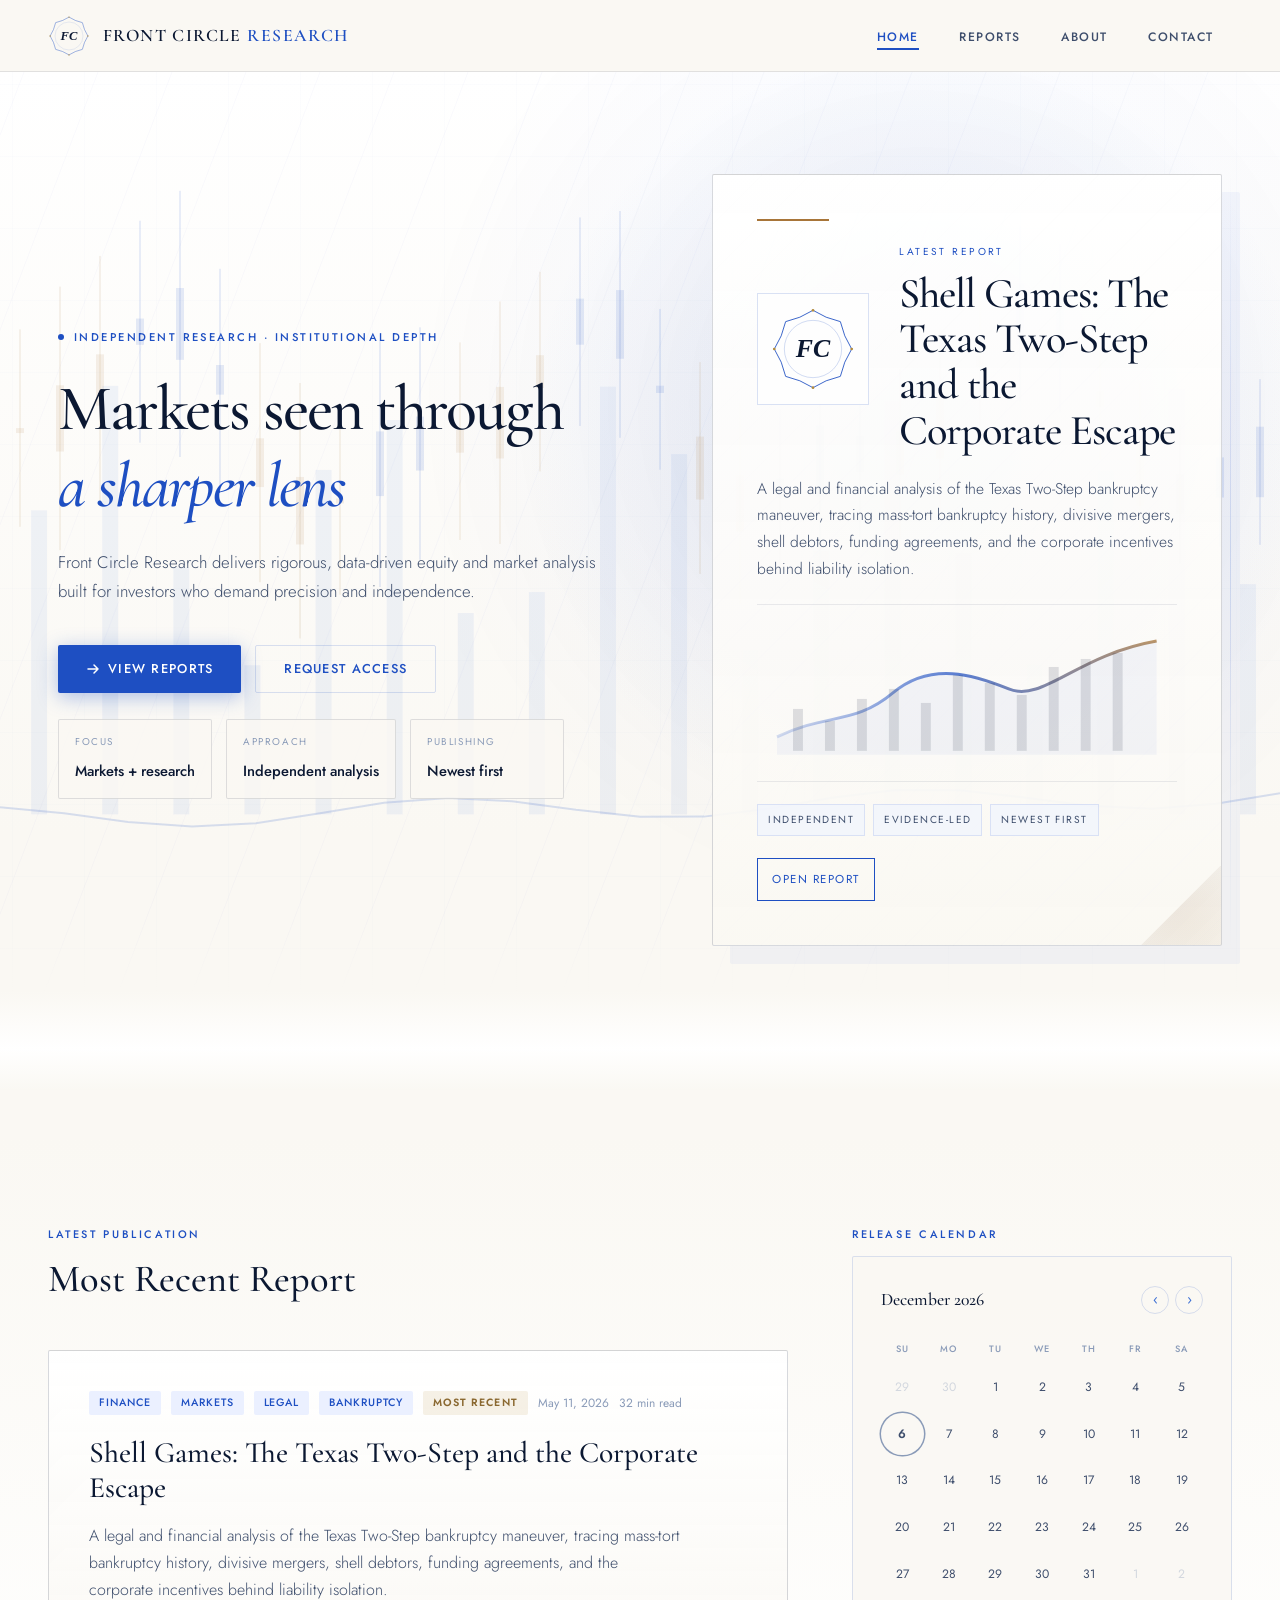
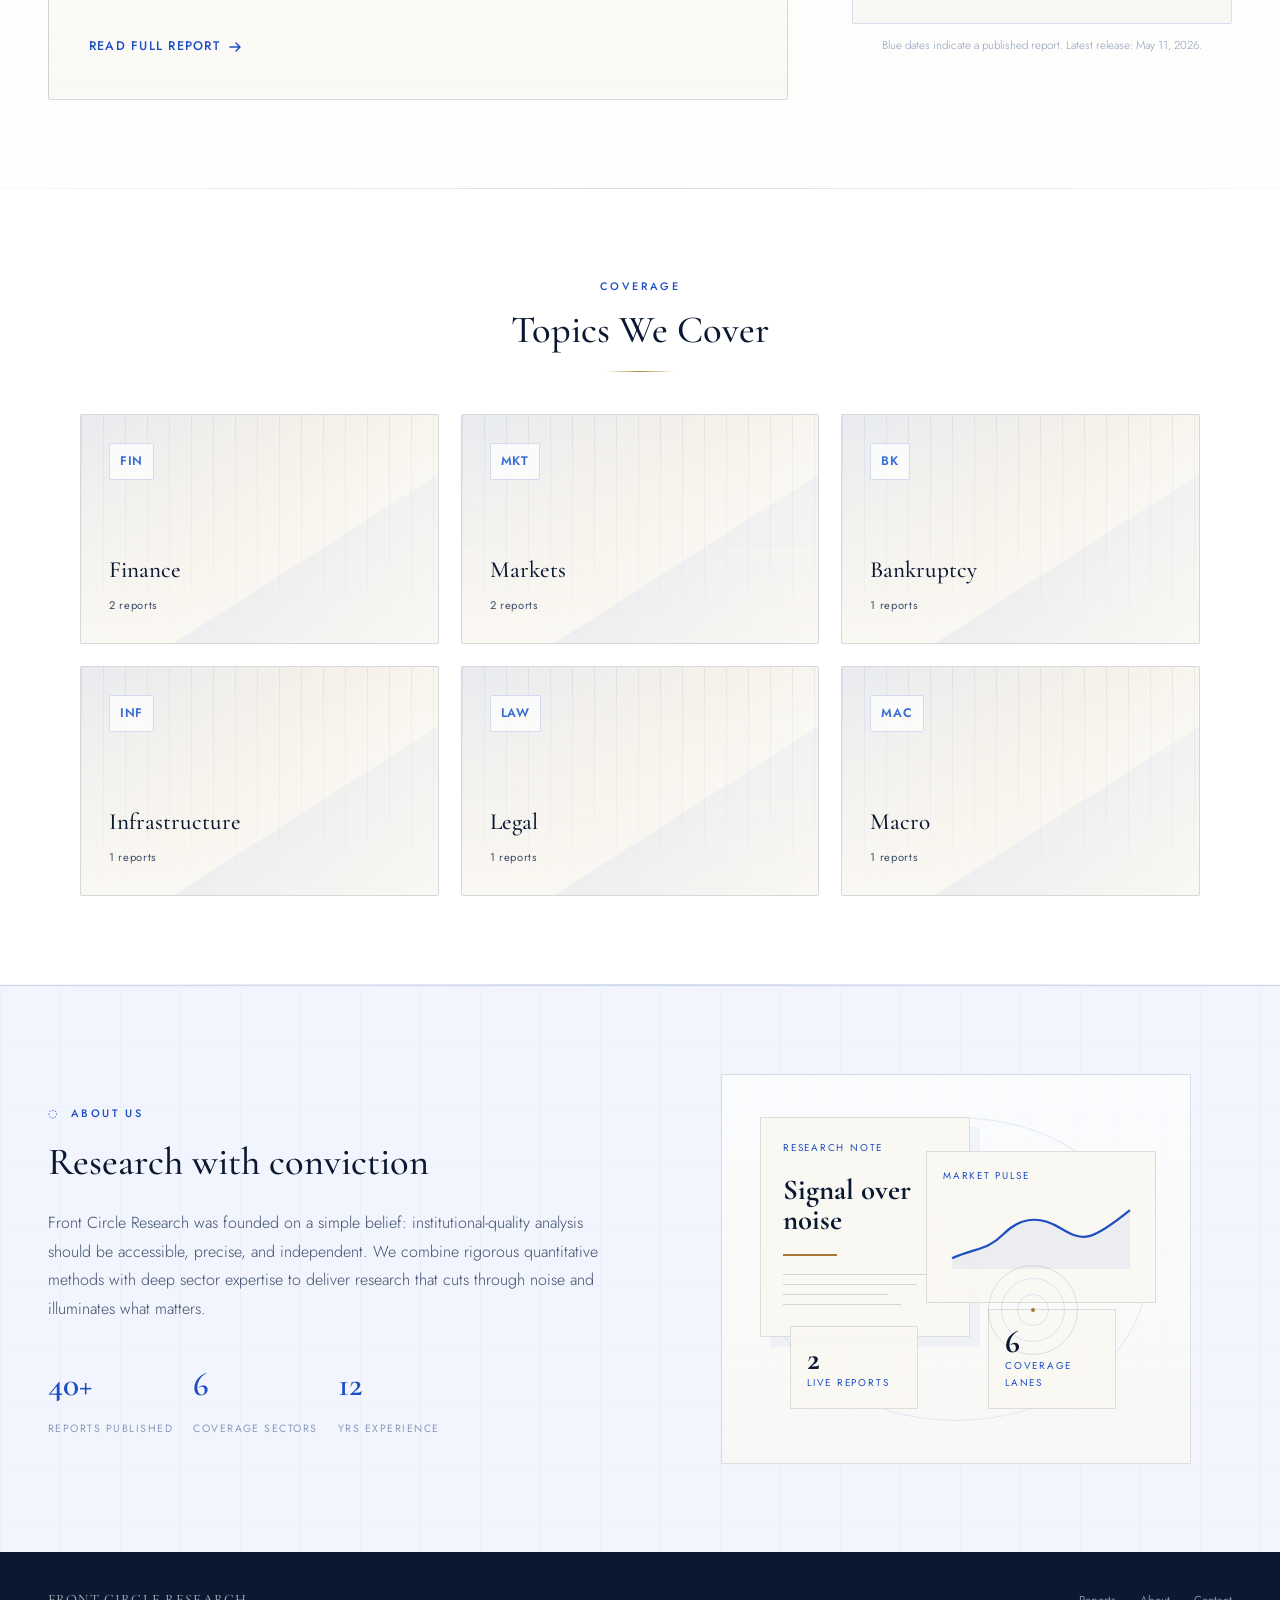
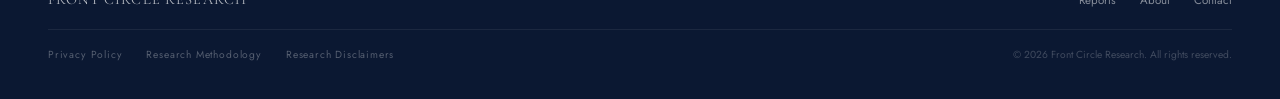
==== commit 759a506d: "Add files via upload" ====
--- a/index.html
+++ b/index.html
@@ -3,26 +3,63 @@
 <head>
   <meta charset="UTF-8">
   <meta name="viewport" content="width=device-width, initial-scale=1.0">
-  <meta name="description" content="Front Circle Research - Institutional-grade equity and market research reports.">
-  <title>Front Circle Research</title>
-  <link rel="icon" type="image/svg+xml" href="logo-crest-primary.svg">
+  <title>Front Circle Research | Independent Market and Policy Research</title>
+  <meta name="description" content="Front Circle Research publishes independent market, policy, finance, infrastructure, and legal research for readers who value clear analysis and sourced insight.">
+  <meta name="robots" content="index, follow, max-image-preview:large, max-snippet:-1, max-video-preview:-1">
+  <link rel="canonical" href="https://frontcircle.ca/">
+  <meta property="og:site_name" content="Front Circle Research">
+  <meta property="og:type" content="website">
+  <meta property="og:title" content="Front Circle Research | Independent Market and Policy Research">
+  <meta property="og:description" content="Front Circle Research publishes independent market, policy, finance, infrastructure, and legal research for readers who value clear analysis and sourced insight.">
+  <meta property="og:url" content="https://frontcircle.ca/">
+  <meta property="og:image" content="https://frontcircle.ca/logo-crest-primary.svg">
+  <meta name="twitter:card" content="summary">
+  <meta name="twitter:title" content="Front Circle Research | Independent Market and Policy Research">
+  <meta name="twitter:description" content="Front Circle Research publishes independent market, policy, finance, infrastructure, and legal research for readers who value clear analysis and sourced insight.">
+  <link rel="icon" type="image/svg+xml" href="logo-crest-primary.svg">
   <link rel="shortcut icon" href="logo-crest-primary.svg">
+  <link rel="preconnect" href="https://fonts.googleapis.com">
+  <link rel="preconnect" href="https://fonts.gstatic.com" crossorigin>
+  <link href="https://fonts.googleapis.com/css2?family=Cormorant+Garamond:ital,wght@0,300;0,400;0,500;0,600;0,700;1,300;1,400;1,500&family=Jost:wght@300;400;500;600&display=optional" rel="stylesheet">
   <link rel="stylesheet" href="style.css">
-  <meta http-equiv="Cache-Control" content="no-store, no-cache, must-revalidate">
+  <script type="application/ld+json" data-seo-schema>
+[
+  {
+    "@context": "https://schema.org",
+    "@type": "Organization",
+    "name": "Front Circle Research",
+    "url": "https://frontcircle.ca/",
+    "logo": "https://frontcircle.ca/logo-crest-primary.svg",
+    "sameAs": [
+      "https://www.instagram.com/front.circle.research/",
+      "https://x.com/FrontCircle"
+    ]
+  },
+  {
+    "@context": "https://schema.org",
+    "@type": "WebSite",
+    "name": "Front Circle Research",
+    "url": "https://frontcircle.ca/",
+    "publisher": {
+      "@type": "Organization",
+      "name": "Front Circle Research",
+      "url": "https://frontcircle.ca/",
+      "logo": "https://frontcircle.ca/logo-crest-primary.svg",
+      "sameAs": [
+        "https://www.instagram.com/front.circle.research/",
+        "https://x.com/FrontCircle"
+      ]
+    },
+    "inLanguage": "en-CA"
+  }
+]
+  </script>
 </head>
 <body>
 
 <nav id="nav" role="navigation" aria-label="Main navigation">
   <div class="nav-logo" aria-label="Home">
-    <svg viewBox="0 0 36 36" fill="none" xmlns="http://www.w3.org/2000/svg" aria-hidden="true">
-      <circle cx="18" cy="18" r="17" stroke="#1E4FC2" stroke-width="1.2"/>
-      <circle cx="18" cy="18" r="9" fill="none" stroke="#1E4FC2" stroke-width="1.0" opacity="0.5"/>
-      <circle cx="18" cy="18" r="3.5" fill="#1E4FC2" opacity="0.8"/>
-      <line x1="18" y1="1" x2="18" y2="8" stroke="#1E4FC2" stroke-width="1.2" stroke-linecap="round"/>
-      <line x1="18" y1="28" x2="18" y2="35" stroke="#1E4FC2" stroke-width="1.2" stroke-linecap="round"/>
-      <line x1="1" y1="18" x2="8" y2="18" stroke="#1E4FC2" stroke-width="1.2" stroke-linecap="round"/>
-      <line x1="28" y1="18" x2="35" y2="18" stroke="#1E4FC2" stroke-width="1.2" stroke-linecap="round"/>
-    </svg>
+    <img class="nav-logo-mark" src="logo-crest-primary.svg" alt="" aria-hidden="true">
     <span class="nav-logo-text">FRONT CIRCLE <span>RESEARCH</span></span>
   </div>
   <ul class="nav-links" role="list">
@@ -36,6 +73,7 @@
 <main>
   <section id="hero" aria-label="Hero">
     <div class="hero-bg" aria-hidden="true"></div>
+    <canvas class="hero-market-canvas" aria-hidden="true"></canvas>
     <div class="hero-grid" aria-hidden="true"></div>
     <div class="hero-glow-trace" aria-hidden="true"></div>
 
@@ -67,34 +105,49 @@
         </div>
       </div>
 
-      <div class="hero-showcase">
-        <div class="hero-orbit" data-depth="8" aria-hidden="true">
-          <div class="hero-orbit-ring hero-orbit-ring-outer"></div>
-          <div class="hero-orbit-ring hero-orbit-ring-inner"></div>
-          <div class="hero-orbit-node hero-orbit-node-top"></div>
-          <div class="hero-orbit-node hero-orbit-node-right"></div>
-          <div class="hero-orbit-node hero-orbit-node-bottom"></div>
-          <div class="hero-orbit-node hero-orbit-node-left"></div>
-          <div class="hero-crest-shell">
-            <img class="hero-crest" src="logo-crest-primary.svg" alt="">
-          </div>
-        </div>
-
-        <div class="hero-float-card hero-float-card-primary glass" data-depth="24">
-          <div class="hero-float-label">Latest Report</div>
-          <h2 id="hero-latest-title" class="hero-float-title">Loading the newest Front Circle Research publication.</h2>
+      <div class="hero-showcase" aria-label="Latest Front Circle Research report">
+        <div class="hero-institutional-panel">
+          <div class="hero-panel-rule" aria-hidden="true"></div>
+          <div class="hero-panel-top">
+            <img class="hero-panel-crest" src="logo-crest-primary.svg" alt="">
+            <div>
+              <div class="hero-float-label">Latest Report</div>
+              <h2 id="hero-latest-title" class="hero-float-title">Loading the newest Front Circle Research publication.</h2>
+            </div>
+          </div>
           <p id="hero-latest-summary" class="hero-float-copy">The latest report summary will appear here automatically.</p>
+          <div class="hero-panel-chart" aria-hidden="true">
+            <svg viewBox="0 0 420 160" role="img">
+              <defs>
+                <linearGradient id="heroChartLine" x1="0" y1="0" x2="1" y2="0">
+                  <stop offset="0%" stop-color="#1E4FC2" stop-opacity="0.18"/>
+                  <stop offset="48%" stop-color="#1E4FC2" stop-opacity="0.72"/>
+                  <stop offset="100%" stop-color="#A87539" stop-opacity="0.76"/>
+                </linearGradient>
+              </defs>
+              <path d="M20 120 C70 96 98 108 136 76 S218 58 252 72 320 38 400 24" fill="none" stroke="url(#heroChartLine)" stroke-width="3"/>
+              <path d="M20 120 C70 96 98 108 136 76 S218 58 252 72 320 38 400 24 L400 138 L20 138 Z" fill="#1E4FC2" opacity="0.045"/>
+              <g fill="#0B1832" opacity="0.12">
+                <rect x="36" y="92" width="10" height="42"/>
+                <rect x="68" y="104" width="10" height="30"/>
+                <rect x="100" y="82" width="10" height="52"/>
+                <rect x="132" y="72" width="10" height="62"/>
+                <rect x="164" y="86" width="10" height="48"/>
+                <rect x="196" y="58" width="10" height="76"/>
+                <rect x="228" y="66" width="10" height="68"/>
+                <rect x="260" y="78" width="10" height="56"/>
+                <rect x="292" y="50" width="10" height="84"/>
+                <rect x="324" y="42" width="10" height="92"/>
+                <rect x="356" y="36" width="10" height="98"/>
+              </g>
+            </svg>
+          </div>
+          <div class="hero-panel-meta">
+            <span>Independent</span>
+            <span>Evidence-led</span>
+            <span>Newest first</span>
+          </div>
           <a id="hero-latest-link" class="hero-float-link" href="reports.html">Open report</a>
-        </div>
-
-        <div class="hero-float-card hero-float-card-secondary glass" data-depth="14">
-          <div class="hero-float-label">Coverage</div>
-          <p class="hero-float-copy">Browse equity research, market analysis, macro themes, and sector work in one editorial system.</p>
-        </div>
-
-        <div class="hero-float-card hero-float-card-tertiary glass" data-depth="18">
-          <span class="hero-metric-value">40+</span>
-          <span class="hero-metric-label">Reports and briefs across the Front Circle Research archive</span>
         </div>
       </div>
     </div>
@@ -109,7 +162,14 @@
       <div>
         <p class="section-eyebrow">Latest Publication</p>
         <h2 class="section-title">Most Recent Report</h2>
-        <div id="recent-report-card"></div>
+        <div id="recent-report-card">
+          <a class="report-card-featured" href="reports/texas-two-step-corporate-escape.html" aria-label="Read Shell Games: The Texas Two-Step and the Corporate Escape">
+            <div class="r-meta"><span class="r-category-tag">Legal</span><span class="r-category-tag">Finance</span><span class="recent-pill">Most recent</span><span>May 11, 2026</span><span>32 min read</span></div>
+            <h3>Shell Games: The Texas Two-Step and the Corporate Escape</h3>
+            <p>A legal and financial analysis of the Texas Two-Step bankruptcy maneuver, tracing mass-tort bankruptcy history, divisive mergers, shell debtors, funding agreements, and corporate incentives behind liability isolation.</p>
+            <span class="r-read-link">Read full report <svg width="14" height="14" viewBox="0 0 14 14" fill="none"><path d="M2 7h10M8 3l4 4-4 4" stroke="currentColor" stroke-width="1.5" stroke-linecap="round" stroke-linejoin="round"/></svg></span>
+          </a>
+        </div>
       </div>
       <div>
         <p class="section-eyebrow" style="margin-bottom:12px;">Release Calendar</p>
@@ -144,7 +204,26 @@
         </div>
       </div>
       <div class="about-visual" aria-hidden="true">
-        <div class="about-emblem"><div class="about-emblem-inner">&#9676;</div></div>
+        <div class="about-research-board">
+          <div class="research-sheet">
+            <span class="research-sheet-label">Research Note</span>
+            <strong>Signal over noise</strong>
+            <div class="research-sheet-rule"></div>
+            <div class="research-lines"><i></i><i></i><i></i><i></i></div>
+          </div>
+          <div class="research-chart-card">
+            <span>Market pulse</span>
+            <svg viewBox="0 0 260 110">
+              <path d="M12 84 C42 70 58 74 80 52 S126 26 156 44 196 62 248 20" fill="none" stroke="#1E4FC2" stroke-width="3"/>
+              <path d="M12 84 C42 70 58 74 80 52 S126 26 156 44 196 62 248 20 L248 98 L12 98 Z" fill="#1E4FC2" opacity="0.06"/>
+            </svg>
+          </div>
+          <div class="research-kpi-card research-kpi-card-one"><strong>2</strong><span>Live reports</span></div>
+          <div class="research-kpi-card research-kpi-card-two"><strong>6</strong><span>Coverage lanes</span></div>
+          <div class="research-radar">
+            <span></span><span></span><span></span>
+          </div>
+        </div>
       </div>
     </div>
   </section>
--- a/style.css
+++ b/style.css
@@ -1,39 +1,45 @@
-@import url('https://fonts.googleapis.com/css2?family=Cormorant+Garamond:ital,wght@0,300;0,400;0,500;0,600;0,700;1,300;1,400;1,500&family=Jost:wght@300;400;500;600&display=swap');
-
-:root {
-  --white: #FFFFFF;
-  --off-white: #F6F8FD;
-  --blue-royal: #1E4FC2;
+:root {
+  --white: #FFFFFF;
+  --paper: #FAF8F3;
+  --off-white: #F2F5FD;
+  --blue-royal: #1E4FC2;
   --blue-mid: #3A6ED4;
   --blue-light: #6B9FFF;
   --blue-pale: #EBF0FF;
   --blue-glass: rgba(30,79,194,0.05);
   --blue-glow: rgba(30,79,194,0.14);
   --blue-border: rgba(30,79,194,0.12);
-  --blue-shadow: rgba(30,79,194,0.16);
-  --text-primary: #0B1832;
+  --blue-shadow: rgba(30,79,194,0.16);
+  --bronze: #A87539;
+  --bronze-300: #C9A672;
+  --bronze-100: #EDE1CB;
+  --text-primary: #0B1832;
   --text-mid: #3E4E6C;
   --text-muted: #8A9BB8;
   --nav-h: 72px;
-  --r-sm: 8px;
-  --r-md: 14px;
-  --r-lg: 22px;
-  --ease: cubic-bezier(0.4,0,0.2,1);
-  --ease-bounce: cubic-bezier(0.34,1.56,0.64,1);
-}
-
-*, *::before, *::after { box-sizing: border-box; margin: 0; padding: 0; }
-html { scroll-behavior: smooth; font-size: 16px; -webkit-text-size-adjust: 100%; }
-body {
-  font-family: 'Jost', sans-serif;
-  background: var(--white);
+  --r-sm: 2px;
+  --r-md: 2px;
+  --r-lg: 2px;
+  --ease: cubic-bezier(0.4,0,0.2,1);
+  --ease-smooth: cubic-bezier(0.22,1,0.36,1);
+  --ease-bounce: cubic-bezier(0.34,1.56,0.64,1);
+}
+
+*, *::before, *::after { box-sizing: border-box; margin: 0; padding: 0; }
+html { scroll-behavior: smooth; scroll-padding-top: calc(var(--nav-h) + 18px); font-size: 16px; -webkit-text-size-adjust: 100%; }
+body {
+  font-family: 'Jost', sans-serif;
+  background: var(--paper);
   color: var(--text-primary);
   line-height: 1.7;
   overflow-x: hidden;
   -webkit-font-smoothing: antialiased;
-  text-rendering: optimizeLegibility;
-}
-img { max-width: 100%; display: block; }
+  text-rendering: optimizeLegibility;
+}
+body:has(#report-page) {
+  background: #FFFFFF;
+}
+img { max-width: 100%; display: block; }
 a { color: inherit; text-decoration: none; }
 ul { list-style: none; }
 button, input, textarea, select { font: inherit; }
@@ -84,19 +90,22 @@
   backdrop-filter: blur(20px) saturate(1.5);
   -webkit-backdrop-filter: blur(20px) saturate(1.5);
   border-bottom: 1px solid var(--blue-border);
-  transition: box-shadow 0.3s var(--ease);
+  transition: box-shadow 0.45s var(--ease-smooth), background 0.45s var(--ease-smooth);
 }
 #nav.scrolled { box-shadow: 0 4px 40px var(--blue-shadow); }
 .nav-logo { display: flex; align-items: center; gap: 13px; cursor: pointer; }
-.nav-logo svg {
-  width: 42px;
-  height: 42px;
-  transition: transform 0.5s var(--ease-bounce), filter 0.3s;
-}
-.nav-logo:hover svg {
-  transform: rotate(-10deg) scale(1.07);
-  filter: drop-shadow(0 2px 8px rgba(30,79,194,0.3));
-}
+.nav-logo-mark,
+.nav-logo svg {
+  width: 42px;
+  height: 42px;
+  flex: 0 0 auto;
+  transition: transform 0.5s var(--ease-bounce), filter 0.3s;
+}
+.nav-logo:hover .nav-logo-mark,
+.nav-logo:hover svg {
+  transform: rotate(-10deg) scale(1.07);
+  filter: drop-shadow(0 2px 8px rgba(30,79,194,0.3));
+}
 .nav-logo-text {
   font-family: 'Cormorant Garamond', serif;
   font-size: 1.1rem;
@@ -209,7 +218,7 @@
   position: relative;
   overflow: hidden;
   width: 100%;
-  min-height: 82vh;
+  min-height: min(880px, calc(100svh - 8px));
   display: flex;
   align-items: center;
   background: linear-gradient(180deg, #ffffff 0%, #fbfcff 100%);
@@ -242,23 +251,12 @@
   opacity: 0.7;
   z-index: 0;
 }
-#hero-blob {
-  position: absolute;
-  z-index: 0;
-  width: 700px;
-  height: 700px;
-  border-radius: 50%;
-  background: radial-gradient(circle, rgba(30,79,194,0.07) 0%, rgba(107,159,255,0.035) 40%, transparent 70%);
-  pointer-events: none;
-  transform: translate(-50%,-50%);
-  will-change: left, top;
-}
 .hero-layout {
   position: relative;
   z-index: 1;
   display: grid;
-  grid-template-columns: minmax(0,1.05fr) minmax(340px,0.95fr);
-  gap: 48px;
+  grid-template-columns: minmax(0,1.05fr) minmax(360px,0.95fr);
+  gap: clamp(42px,5vw,84px);
   align-items: center;
   width: min(1260px,100%);
   margin: 0 auto;
@@ -304,8 +302,8 @@
   margin-bottom: 6px;
 }
 .hero-signal strong { font-size: 0.92rem; font-weight: 500; color: var(--text-primary); }
-.hero-showcase { position: relative; min-height: 540px; }
-.hero-showcase [data-depth] { will-change: transform; transition: transform 0.35s var(--ease); }
+.hero-showcase { position: relative; min-height: 540px; isolation: isolate; }
+.hero-showcase [data-depth] { will-change: transform; transition: transform 0.55s var(--ease-smooth); }
 .hero-orbit {
   position: absolute;
   inset: 32px 24px 28px 48px;
@@ -345,13 +343,17 @@
   filter: drop-shadow(0 18px 34px rgba(30,79,194,0.12));
   opacity: 0.97;
 }
-.hero-float-card {
-  position: absolute;
-  border: 1px solid rgba(30,79,194,0.14);
-  box-shadow: 0 24px 60px rgba(11,24,50,0.1);
-}
-.hero-float-card-primary { top: 12px; right: 8px; width: min(320px,62%); padding: 28px 26px; border-radius: 24px; }
-.hero-float-card-secondary { left: 0; bottom: 22px; width: min(260px,48%); padding: 22px 20px; border-radius: 22px; }
+.hero-float-card {
+  position: absolute;
+  border: 1px solid rgba(30,79,194,0.14);
+  box-shadow: 0 24px 60px rgba(11,24,50,0.1);
+  transition: transform 0.45s var(--ease-smooth), box-shadow 0.45s var(--ease-smooth), border-color 0.45s var(--ease-smooth);
+}
+.hero-float-card:hover {
+  border-color: rgba(30,79,194,0.24);
+  box-shadow: 0 30px 76px rgba(11,24,50,0.13);
+}
+.hero-float-card-secondary { left: 0; bottom: 22px; width: min(260px,48%); padding: 22px 20px; border-radius: 22px; }
 .hero-float-card-tertiary { right: 28px; bottom: -8px; min-width: 190px; padding: 18px 20px; border-radius: 20px; text-align: left; }
 .hero-float-label {
   display: block;
@@ -425,28 +427,40 @@
 }
 
 #recent-report { background: var(--off-white); }
-.recent-inner {
-  max-width: 1200px;
-  margin: 0 auto;
-  display: grid;
-  grid-template-columns: 1fr 420px;
-  gap: 64px;
-  align-items: start;
-}
-.report-card-featured {
-  border-radius: var(--r-lg);
-  padding: 40px;
-  cursor: pointer;
-}
-.report-card-featured .r-meta {
-  display: flex;
-  align-items: center;
-  gap: 16px;
-  flex-wrap: wrap;
-  font-size: 0.75rem;
-  color: var(--text-muted);
-  margin-bottom: 20px;
-}
+.recent-inner {
+  max-width: 1200px;
+  margin: 0 auto;
+  display: grid;
+  grid-template-columns: minmax(0,1fr) minmax(300px,420px);
+  gap: clamp(32px,5vw,64px);
+  align-items: start;
+}
+.report-card-featured {
+  display: block;
+  min-width: 0;
+  border-radius: var(--r-lg);
+  padding: clamp(28px,4vw,40px);
+  cursor: pointer;
+  border: 1px solid rgba(30,79,194,0.14);
+  background:
+    radial-gradient(circle at 12% 0%, rgba(176,138,62,0.08), transparent 38%),
+    linear-gradient(145deg, rgba(255,255,255,0.98), rgba(246,248,253,0.9));
+  box-shadow: 0 26px 68px rgba(11,24,50,0.08);
+  transition: transform 0.45s var(--ease-smooth), box-shadow 0.45s var(--ease-smooth), border-color 0.45s var(--ease-smooth);
+}
+.report-card-featured:hover {
+  border-color: rgba(30,79,194,0.25);
+  box-shadow: 0 34px 86px rgba(11,24,50,0.12);
+}
+.report-card-featured .r-meta {
+  display: flex;
+  align-items: center;
+  gap: 10px;
+  flex-wrap: wrap;
+  font-size: 0.75rem;
+  color: var(--text-muted);
+  margin-bottom: 20px;
+}
 .r-category-tag {
   display: inline-block;
   padding: 3px 10px;
@@ -470,8 +484,8 @@
   letter-spacing: 0.1em;
   text-transform: uppercase;
 }
-.report-card-featured h3 { margin-bottom: 16px; font-size: 1.7rem; }
-.report-card-featured p { margin-bottom: 28px; }
+.report-card-featured h3 { margin-bottom: 16px; font-size: clamp(1.35rem,2.8vw,1.85rem); overflow-wrap: anywhere; }
+.report-card-featured p { margin-bottom: 28px; max-width: 66ch; }
 .r-read-link {
   display: inline-flex;
   align-items: center;
@@ -555,38 +569,56 @@
 }
 .cal-day.today { font-weight: 600; box-shadow: 0 0 0 1.5px var(--text-muted); }
 
-#categories { background: var(--white); }
-.cat-grid {
-  max-width: 1200px;
-  margin: 0 auto;
-  display: flex;
-  flex-wrap: nowrap;
-  gap: 18px;
-  overflow-x: auto;
-  overflow-y: visible;
-  scrollbar-width: none;
-  -ms-overflow-style: none;
-  cursor: grab;
-  padding: 8px 2px 24px;
-  -webkit-overflow-scrolling: touch;
-  user-select: none;
-}
+#categories {
+  background:
+    radial-gradient(ellipse 58% 44% at 50% 8%, rgba(30,79,194,0.055), transparent 70%),
+    var(--white);
+}
+#categories > div { text-align: center; }
+#categories .section-title { margin-bottom: 14px; }
+#categories .section-title::after {
+  content: '';
+  display: block;
+  width: 72px;
+  height: 1px;
+  margin: 18px auto 0;
+  background: linear-gradient(90deg, transparent, #B08A3E, transparent);
+}
+.cat-grid {
+  max-width: 1200px;
+  margin: 34px auto 0;
+  display: grid;
+  grid-template-columns: repeat(auto-fit, minmax(158px, 1fr));
+  justify-content: center;
+  gap: 18px;
+  overflow-x: visible;
+  overflow-y: visible;
+  scrollbar-width: none;
+  -ms-overflow-style: none;
+  cursor: default;
+  padding: 8px 2px 8px;
+  -webkit-overflow-scrolling: touch;
+  user-select: none;
+}
 .cat-grid::-webkit-scrollbar { display: none; }
-.cat-grid.is-dragging { cursor: grabbing; }
-.cat-grid.is-centered { justify-content: center; cursor: default; overflow-x: visible; }
-.cat-card {
-  flex: 0 0 210px;
-  border-radius: var(--r-md);
-  padding: 28px 24px;
-  cursor: pointer;
-  position: relative;
-  overflow: hidden;
+.cat-grid.is-dragging { cursor: grabbing; }
+.cat-grid.is-centered { justify-content: center; cursor: default; overflow-x: visible; }
+.cat-card {
+  min-width: 0;
+  min-height: 158px;
+  border-radius: var(--r-md);
+  padding: 28px 24px;
+  cursor: pointer;
+  position: relative;
+  overflow: hidden;
   border: 1px solid var(--blue-border);
   background: var(--white);
   transition: all 0.35s var(--ease);
-  transform-style: preserve-3d;
-  will-change: transform;
-}
+  transform-style: preserve-3d;
+  will-change: transform;
+  text-align: center;
+  box-shadow: 0 18px 46px rgba(11,24,50,0.045);
+}
 .cat-card::before {
   content: '';
   position: absolute;
@@ -596,13 +628,22 @@
   transition: opacity 0.3s var(--ease);
 }
 .cat-card:hover::before { opacity: 1; }
-.cat-icon {
-  font-size: 1.4rem;
-  margin-bottom: 14px;
-  color: var(--blue-mid);
-  display: block;
-  transition: transform 0.3s var(--ease-bounce);
-}
+.cat-icon {
+  width: 52px;
+  height: 52px;
+  margin: 0 auto 16px;
+  border-radius: 50%;
+  border: 1px solid rgba(30,79,194,0.14);
+  background: linear-gradient(145deg, var(--blue-pale), rgba(255,255,255,0.96));
+  font-size: 0.78rem;
+  font-weight: 600;
+  letter-spacing: 0.06em;
+  color: var(--blue-mid);
+  display: flex;
+  align-items: center;
+  justify-content: center;
+  transition: transform 0.3s var(--ease-bounce);
+}
 .cat-card:hover .cat-icon { transform: scale(1.2); }
 .cat-name { font-family: 'Cormorant Garamond', serif; font-size: 1.1rem; font-weight: 500; margin-bottom: 6px; }
 .cat-count { font-size: 0.7rem; color: var(--text-muted); letter-spacing: 0.06em; }
@@ -1771,11 +1812,39 @@
   border: 0;
 }
 
-@media (max-width: 1024px) {
-  .hero-layout { grid-template-columns: 1fr; gap: 28px; }
-  .hero-showcase { min-height: 460px; }
-  .recent-inner { grid-template-columns: 1fr; }
-  .reports-layout { grid-template-columns: 1fr; }
+@media (max-width: 1024px) {
+  .hero-layout { grid-template-columns: 1fr; gap: 28px; }
+  .hero-showcase {
+    min-height: auto;
+    display: grid;
+    grid-template-columns: minmax(0,1fr) minmax(240px,0.72fr);
+    gap: 18px;
+    align-items: stretch;
+  }
+  .hero-orbit {
+    position: relative;
+    inset: auto;
+    min-height: 360px;
+    grid-row: span 2;
+  }
+  .hero-float-card {
+    position: relative;
+    inset: auto;
+    width: auto;
+    min-width: 0;
+  }
+  .hero-float-card-secondary,
+  .hero-float-card-tertiary {
+    top: auto;
+    right: auto;
+    bottom: auto;
+    left: auto;
+    width: auto;
+  }
+  .hero-float-card-tertiary { min-width: 0; }
+  .recent-inner { grid-template-columns: 1fr; }
+  .calendar-wrap { max-width: 460px; margin: 0 auto; }
+  .reports-layout { grid-template-columns: 1fr; }
   .reports-sidebar { position: static; }
   .report-body-wrap { grid-template-columns: 1fr; }
   .report-flares { display: none; }
@@ -1791,14 +1860,17 @@
   #nav { padding: 0 24px; }
   .nav-logo-text { display: none; }
   .nav-link { padding: 6px 10px; font-size: 0.7rem; }
-  .section { padding: 60px 24px; }
-  .hero-layout { padding: 56px 24px; }
-  .hero-content { max-width: none; }
-  .hero-showcase { min-height: 390px; }
-  .hero-orbit { inset: 18px 10px 18px 10px; }
-  .hero-float-card-primary { width: min(100%,280px); top: 0; right: 0; }
-  .hero-float-card-secondary { left: 0; bottom: 18px; width: min(72%,230px); }
-  .hero-float-card-tertiary { right: 12px; bottom: -6px; }
+  .section { padding: 60px 24px; }
+  .hero-layout { padding: 56px 24px; }
+  .hero-content { max-width: none; }
+  .hero-showcase { grid-template-columns: 1fr; gap: 14px; }
+  .hero-orbit { min-height: 280px; border-radius: 28px; }
+  .hero-orbit-ring-outer { inset: 38px; }
+  .hero-orbit-ring-inner { inset: 82px; }
+  .hero-float-card-secondary,
+  .hero-float-card-tertiary { padding: 22px 20px; border-radius: 20px; }
+  .hero-float-title { -webkit-line-clamp: 4; }
+  .hero-float-copy { -webkit-line-clamp: 5; }
   .hero-signals { display: grid; grid-template-columns: 1fr; }
   .coming-connect-grid { grid-template-columns: 1fr; }
   .reports-layout { padding: 40px 24px; }
@@ -1806,8 +1878,9 @@
   .report-body-wrap { padding: 0 24px 60px; }
   .reports-active-filter { margin: -18px 0 24px; }
   .calendar-note { max-width: 24rem; margin-left: auto; margin-right: auto; }
-  .cat-grid.is-centered { justify-content: flex-start; overflow-x: auto; }
-  .cat-card { flex: 0 0 185px; }
+  .cat-grid,
+  .cat-grid.is-centered { grid-template-columns: repeat(2, minmax(0, 1fr)); justify-content: center; overflow-x: visible; }
+  .cat-card { min-height: 150px; padding: 24px 18px; }
   .chart-bar-row { grid-template-columns: 1fr; gap: 6px; }
   .chart-bar-value { text-align: left; }
   .chart-grouped-bars { grid-template-columns: repeat(3, minmax(0, 1fr)); }
@@ -1830,5 +1903,989 @@
   .contact-socials-layout { padding: 40px 24px; }
   .legal-content { padding: 40px 24px; }
   .report-banner { min-height: 320px; }
-  .pdf-frame { min-height: 78vh; }
-}
+  .pdf-frame { min-height: 78vh; }
+}
+
+@media (max-width: 520px) {
+  #nav { padding: 0 16px; }
+  .nav-links { gap: 8px; }
+  .nav-link { letter-spacing: 0.12em; padding: 6px 7px; }
+  .hero-layout { padding: 44px 18px 52px; }
+  .hero-actions { display: grid; grid-template-columns: 1fr; }
+  .hero-actions .btn { width: 100%; justify-content: center; }
+  .hero-orbit { min-height: 230px; }
+  .hero-crest { width: min(170px, 52%); }
+  .hero-float-title { font-size: 1.22rem; }
+  .section { padding: 52px 18px; }
+  .report-card-featured { padding: 24px 20px; }
+  .report-card-featured .r-meta { gap: 7px; }
+  .r-category-tag,
+  .recent-pill { font-size: 0.58rem; padding: 3px 8px; }
+  .cat-grid,
+  .cat-grid.is-centered { grid-template-columns: 1fr; max-width: 320px; }
+  .cat-card { min-height: 138px; }
+}
+
+@media (prefers-reduced-motion: reduce) {
+  html { scroll-behavior: auto; }
+  *,
+  *::before,
+  *::after {
+    animation-duration: 0.001ms !important;
+    animation-iteration-count: 1 !important;
+    scroll-behavior: auto !important;
+    transition-duration: 0.001ms !important;
+  }
+}
+
+/* Brand stabilization overrides: strict editorial system, calmer motion, stronger mobile flow. */
+:root {
+  --paper: #FAF8F3;
+  --off-white: #F2F5FD;
+  --bronze: #A87539;
+  --bronze-300: #C9A672;
+  --bronze-100: #EDE1CB;
+  --blue-glass: rgba(30,79,194,0.045);
+  --blue-border: rgba(30,79,194,0.16);
+  --blue-shadow: rgba(11,24,50,0.08);
+  --r-sm: 2px;
+  --r-md: 2px;
+  --r-lg: 2px;
+}
+
+html,
+body {
+  max-width: 100%;
+  overflow-x: clip;
+}
+
+#nav {
+  background: rgba(250,248,243,0.94);
+  border-bottom-color: rgba(11,24,50,0.1);
+  box-shadow: none;
+}
+
+#nav.scrolled {
+  box-shadow: 0 10px 32px rgba(11,24,50,0.06);
+}
+
+.glass {
+  background: rgba(250,248,243,0.9);
+  border: 1px solid rgba(30,79,194,0.15);
+  box-shadow: none;
+  backdrop-filter: none;
+  -webkit-backdrop-filter: none;
+}
+
+#hero {
+  min-height: calc(100vh - var(--nav-h));
+  background:
+    radial-gradient(circle at var(--hero-spot-x,72%) var(--hero-spot-y,34%), rgba(30,79,194,0.12), transparent 36%),
+    linear-gradient(180deg, #FFFFFF 0%, var(--paper) 78%, rgba(250,248,243,0.86) 100%);
+  overflow: hidden;
+  isolation: isolate;
+}
+
+#hero::after {
+  content: '';
+  position: absolute;
+  left: 0;
+  right: 0;
+  bottom: -1px;
+  height: clamp(80px, 10vw, 150px);
+  z-index: 0;
+  background: linear-gradient(180deg, rgba(250,248,243,0), rgba(250,248,243,0.96) 54%, #FFFFFF 100%);
+  pointer-events: none;
+}
+
+#hero + .section-divider {
+  height: clamp(44px, 7vw, 92px);
+  margin-top: -1px;
+  background: linear-gradient(180deg, #FFFFFF 0%, rgba(250,248,243,0.92) 48%, var(--paper) 100%);
+}
+
+.hero-market-canvas {
+  position: absolute;
+  inset: 0;
+  z-index: 0;
+  width: 100%;
+  height: 100%;
+  pointer-events: none;
+  opacity: 0.82;
+}
+
+.hero-bg,
+.hero-glow-trace {
+  display: none;
+}
+
+.hero-grid {
+  opacity: 0.18;
+  background-image:
+    linear-gradient(rgba(30,79,194,0.07) 1px, transparent 1px),
+    linear-gradient(90deg, rgba(30,79,194,0.07) 1px, transparent 1px);
+  background-size: 72px 72px;
+  animation: none;
+}
+
+.hero-layout {
+  position: relative;
+  z-index: 1;
+  grid-template-columns: minmax(0,0.95fr) minmax(360px,0.82fr);
+  gap: clamp(38px,5vw,78px);
+  padding: clamp(72px,8vw,108px) 48px;
+}
+
+.hero-title {
+  letter-spacing: -0.03em;
+}
+
+.hero-desc {
+  max-width: 560px;
+}
+
+.hero-signals {
+  align-items: stretch;
+}
+
+.hero-signal {
+  border-radius: 2px;
+  border-color: rgba(11,24,50,0.12);
+  background: rgba(250,248,243,0.82);
+  box-shadow: none;
+  transform: none !important;
+}
+
+.hero-showcase {
+  position: relative;
+  min-height: auto;
+  isolation: auto;
+}
+
+.hero-showcase [data-depth] {
+  transition: none;
+  transform: none !important;
+  will-change: auto;
+}
+
+.hero-institutional-panel {
+  position: relative;
+  display: grid;
+  gap: 22px;
+  padding: clamp(26px,4vw,44px);
+  min-height: 520px;
+  color: var(--text-primary);
+  background:
+    linear-gradient(180deg, rgba(255,255,255,0.96), rgba(250,248,243,0.92)),
+    repeating-linear-gradient(135deg, rgba(30,79,194,0.05) 0 1px, transparent 1px 34px);
+  border: 1px solid rgba(11,24,50,0.16);
+  border-radius: 2px;
+  box-shadow: 18px 18px 0 rgba(30,79,194,0.045);
+  overflow: hidden;
+  cursor: pointer;
+  transition: border-color 220ms var(--ease), box-shadow 220ms var(--ease), background-color 220ms var(--ease);
+}
+
+.hero-institutional-panel::after {
+  content: '';
+  position: absolute;
+  right: -22%;
+  bottom: -16%;
+  width: 62%;
+  aspect-ratio: 1;
+  background:
+    linear-gradient(135deg, rgba(30,79,194,0.07), transparent 66%),
+    radial-gradient(circle, rgba(168,117,57,0.12), transparent 58%);
+  clip-path: polygon(100% 0, 100% 100%, 0 100%);
+  pointer-events: none;
+}
+
+.hero-institutional-panel:hover {
+  border-color: rgba(30,79,194,0.38);
+  box-shadow: 14px 14px 0 rgba(30,79,194,0.075);
+}
+
+.hero-panel-rule {
+  width: 72px;
+  height: 2px;
+  background: var(--bronze);
+}
+
+.hero-panel-top {
+  display: grid;
+  grid-template-columns: 112px minmax(0,1fr);
+  gap: clamp(18px,3vw,30px);
+  align-items: center;
+}
+
+.hero-panel-crest {
+  width: 112px;
+  height: 112px;
+  padding: 12px;
+  background: rgba(255,255,255,0.72);
+  border: 1px solid rgba(30,79,194,0.16);
+}
+
+.hero-float-label {
+  color: var(--blue-royal);
+  letter-spacing: 0.24em;
+}
+
+.hero-float-title {
+  font-size: clamp(1.72rem,3.6vw,2.65rem);
+  line-height: 1.08;
+  letter-spacing: -0.025em;
+  margin: 0;
+  display: block;
+  overflow: visible;
+  -webkit-line-clamp: unset;
+}
+
+.hero-float-copy {
+  max-width: 58ch;
+  font-size: 0.98rem;
+  color: var(--text-mid);
+  display: block;
+  overflow: visible;
+  -webkit-line-clamp: unset;
+}
+
+.hero-panel-chart {
+  position: relative;
+  z-index: 1;
+  padding: 12px 0 4px;
+  border-top: 1px solid rgba(11,24,50,0.08);
+  border-bottom: 1px solid rgba(11,24,50,0.08);
+}
+
+.hero-panel-chart svg {
+  width: 100%;
+  height: auto;
+  display: block;
+}
+
+.hero-panel-meta {
+  position: relative;
+  z-index: 1;
+  display: flex;
+  gap: 8px;
+  flex-wrap: wrap;
+}
+
+.hero-panel-meta span {
+  padding: 6px 10px;
+  color: var(--text-mid);
+  background: rgba(242,245,253,0.8);
+  border: 1px solid rgba(30,79,194,0.12);
+  font-size: 0.64rem;
+  letter-spacing: 0.14em;
+  text-transform: uppercase;
+}
+
+.hero-float-link {
+  position: relative;
+  z-index: 1;
+  width: fit-content;
+  margin-top: 0;
+  padding: 11px 14px;
+  border: 1px solid var(--blue-royal);
+  background: transparent;
+  transition: color 220ms var(--ease), background 220ms var(--ease);
+}
+
+.hero-float-link:hover {
+  gap: 8px;
+  color: #FFFFFF;
+  background: var(--blue-royal);
+}
+
+#recent-report {
+  background: linear-gradient(180deg, var(--paper), #FFFFFF);
+}
+
+.recent-inner {
+  grid-template-columns: minmax(0,1.08fr) minmax(300px,380px);
+}
+
+.report-card-featured {
+  display: block;
+  opacity: 1 !important;
+  transform: none !important;
+  visibility: visible;
+  border-radius: 2px;
+  border: 1px solid rgba(11,24,50,0.16);
+  background:
+    linear-gradient(180deg, rgba(255,255,255,0.96), rgba(250,248,243,0.9)),
+    linear-gradient(135deg, rgba(30,79,194,0.045), transparent 48%);
+  box-shadow: none;
+}
+
+.report-card-featured:hover {
+  border-color: rgba(30,79,194,0.34);
+  box-shadow: 10px 10px 0 rgba(30,79,194,0.055);
+  transform: none;
+}
+
+.r-category-tag,
+.recent-pill,
+.rl-tag {
+  border-radius: 2px;
+}
+
+#categories {
+  background: #FFFFFF;
+}
+
+#categories > div {
+  text-align: center;
+}
+
+.cat-grid,
+.cat-grid.is-centered {
+  grid-template-columns: repeat(3, minmax(220px, 1fr));
+  gap: 22px;
+  max-width: 1120px;
+  margin-top: 42px;
+  padding: 0;
+  overflow: visible;
+}
+
+.cat-card {
+  min-height: 230px;
+  display: flex;
+  flex-direction: column;
+  justify-content: flex-end;
+  align-items: flex-start;
+  padding: 28px;
+  text-align: left;
+  border-radius: 2px;
+  border: 1px solid rgba(11,24,50,0.14);
+  background: var(--paper);
+  box-shadow: none;
+  transform: none !important;
+  will-change: auto;
+}
+
+.cat-card::before {
+  opacity: 1;
+  background:
+    linear-gradient(180deg, transparent 0%, rgba(250,248,243,0.62) 72%, var(--paper) 100%),
+    repeating-linear-gradient(90deg, rgba(30,79,194,0.08) 0 1px, transparent 1px 22px),
+    linear-gradient(135deg, rgba(30,79,194,0.08), rgba(168,117,57,0.05) 48%, transparent 70%);
+}
+
+.cat-card::after {
+  content: '';
+  position: absolute;
+  inset: auto 0 0 auto;
+  width: 74%;
+  height: 74%;
+  background: linear-gradient(135deg, rgba(30,79,194,0.1), rgba(30,79,194,0));
+  clip-path: polygon(100% 0, 100% 100%, 0 100%);
+  opacity: 0.9;
+  transition: opacity 220ms var(--ease);
+}
+
+.cat-card:hover {
+  border-color: rgba(30,79,194,0.34);
+  background: #FFFFFF;
+}
+
+.cat-card:hover::after {
+  opacity: 1;
+}
+
+.cat-icon,
+.cat-name,
+.cat-count {
+  position: relative;
+  z-index: 1;
+}
+
+.cat-icon {
+  width: auto;
+  height: auto;
+  margin: 0 0 auto;
+  padding: 7px 10px;
+  border-radius: 2px;
+  border-color: rgba(30,79,194,0.18);
+  background: rgba(255,255,255,0.72);
+  transform: none !important;
+}
+
+.cat-name {
+  margin-top: 56px;
+  font-size: 1.45rem;
+}
+
+.cat-count {
+  color: var(--text-mid);
+}
+
+#about-section {
+  background: var(--off-white);
+}
+
+.about-visual {
+  display: flex;
+  padding: 0;
+}
+
+.about-research-board {
+  position: relative;
+  width: min(470px,100%);
+  min-height: 390px;
+  border: 1px solid rgba(11,24,50,0.12);
+  background:
+    linear-gradient(180deg, rgba(255,255,255,0.72), rgba(250,248,243,0.78)),
+    linear-gradient(rgba(30,79,194,0.055) 1px, transparent 1px),
+    linear-gradient(90deg, rgba(30,79,194,0.055) 1px, transparent 1px);
+  background-size: auto, 44px 44px, 44px 44px;
+  overflow: hidden;
+}
+
+.about-research-board::after {
+  content: '';
+  position: absolute;
+  inset: 42px;
+  border: 1px solid rgba(30,79,194,0.1);
+  border-radius: 50%;
+  pointer-events: none;
+}
+
+.research-sheet,
+.research-chart-card,
+.research-kpi-card,
+.research-radar {
+  position: absolute;
+  z-index: 1;
+  border: 1px solid rgba(11,24,50,0.12);
+  background: rgba(250,248,243,0.94);
+}
+
+.research-sheet {
+  top: 42px;
+  left: 38px;
+  width: 210px;
+  min-height: 220px;
+  padding: 22px;
+  box-shadow: 10px 10px 0 rgba(30,79,194,0.045);
+}
+
+.research-sheet-label,
+.research-chart-card span,
+.research-kpi-card span {
+  display: block;
+  color: var(--blue-royal);
+  font-size: 0.62rem;
+  letter-spacing: 0.18em;
+  text-transform: uppercase;
+}
+
+.research-sheet strong {
+  display: block;
+  margin: 18px 0;
+  font-family: 'Cormorant Garamond', serif;
+  font-size: 1.8rem;
+  line-height: 1.05;
+}
+
+.research-sheet-rule {
+  width: 54px;
+  height: 2px;
+  background: var(--bronze);
+  margin-bottom: 18px;
+}
+
+.research-lines {
+  display: grid;
+  gap: 9px;
+}
+
+.research-lines i {
+  display: block;
+  height: 1px;
+  background: rgba(11,24,50,0.16);
+}
+
+.research-lines i:nth-child(2) { width: 82%; }
+.research-lines i:nth-child(3) { width: 64%; }
+.research-lines i:nth-child(4) { width: 72%; }
+
+.research-chart-card {
+  right: 34px;
+  top: 76px;
+  width: 230px;
+  padding: 16px;
+}
+
+.research-chart-card svg {
+  width: 100%;
+  margin-top: 10px;
+}
+
+.research-kpi-card {
+  bottom: 54px;
+  padding: 16px;
+  width: 128px;
+}
+
+.research-kpi-card-one { left: 68px; }
+.research-kpi-card-two { right: 74px; }
+
+.research-kpi-card strong {
+  display: block;
+  color: var(--text-primary);
+  font-family: 'Cormorant Garamond', serif;
+  font-size: 2rem;
+  line-height: 1;
+}
+
+.research-radar {
+  right: 112px;
+  bottom: 108px;
+  width: 90px;
+  height: 90px;
+  border-radius: 50%;
+  background: transparent;
+}
+
+.research-radar span {
+  position: absolute;
+  inset: 12px;
+  border: 1px solid rgba(30,79,194,0.13);
+  border-radius: 50%;
+}
+
+.research-radar span:nth-child(2) { inset: 28px; }
+.research-radar span:nth-child(3) {
+  inset: 42px;
+  background: var(--bronze);
+  border: 0;
+}
+
+.rl-card {
+  min-width: 0;
+  border-radius: 2px;
+  border: 1px solid rgba(11,24,50,0.14);
+  background: rgba(250,248,243,0.86);
+  box-shadow: none;
+  transform: none !important;
+}
+
+.rl-card:hover {
+  transform: none;
+  border-color: rgba(30,79,194,0.34);
+  box-shadow: 8px 8px 0 rgba(30,79,194,0.045);
+}
+
+#report-page,
+.report-banner,
+.report-body-wrap,
+.report-article {
+  background: #FFFFFF;
+}
+
+#report-page,
+#report-page p,
+#report-page li,
+#report-page td,
+#report-page th,
+#report-page a,
+#report-page span,
+#report-page input,
+#report-page textarea,
+#report-page button {
+  font-family: 'Jost', sans-serif;
+}
+
+#report-page h1,
+#report-page h2,
+#report-page h3,
+#report-page h4,
+#report-page .report-title,
+#report-page .figure-title,
+#report-page .pullquote,
+#report-page .cal-month {
+  font-family: 'Cormorant Garamond', serif;
+}
+
+.report-article,
+.report-article p,
+.report-article li {
+  font-family: 'Jost', sans-serif;
+  font-size: 1rem;
+  font-weight: 300;
+  line-height: 1.86;
+  letter-spacing: 0;
+}
+
+.report-article .lead {
+  font-family: 'Jost', sans-serif;
+  font-size: 1.06rem;
+  font-weight: 300;
+  line-height: 1.86;
+}
+
+.report-title {
+  font-family: 'Cormorant Garamond', serif;
+  font-weight: 500;
+}
+
+.report-byline,
+.report-header-back,
+.report-header-tags,
+.report-flares,
+.figure-wrap,
+.data-table,
+.chart-note,
+.img-caption {
+  font-family: 'Jost', sans-serif;
+}
+
+.report-banner-fade {
+  background:
+    linear-gradient(90deg, #FFFFFF 0%, rgba(255,255,255,0.96) 34%, rgba(255,255,255,0.72) 100%),
+    linear-gradient(180deg, rgba(255,255,255,0) 0%, #FFFFFF 100%);
+}
+
+.reports-layout,
+.report-body-wrap,
+.report-banner-content,
+.report-article,
+.figure-wrap,
+.figure-body {
+  min-width: 0;
+}
+
+.report-title,
+.rl-title,
+.report-card-featured h3 {
+  overflow-wrap: anywhere;
+  hyphens: auto;
+}
+
+.figure-wrap,
+.article-chart,
+.chart-map-panel,
+.event-line-chart,
+.case-timeline-chart,
+.chart-two-panel,
+.chart-grouped-bars {
+  max-width: 100%;
+}
+
+.figure-body {
+  max-width: 100%;
+}
+
+.article-map-image {
+  width: 100%;
+  height: auto;
+}
+
+@media (max-width: 1024px) {
+  .hero-layout {
+    grid-template-columns: 1fr;
+    gap: 30px;
+  }
+
+  .hero-showcase {
+    display: block;
+  }
+
+  .hero-institutional-panel {
+    min-height: auto;
+  }
+
+  .about-inner {
+    gap: 44px;
+  }
+
+  .about-visual {
+    display: flex;
+  }
+
+  .cat-grid,
+  .cat-grid.is-centered {
+    grid-template-columns: repeat(2, minmax(220px, 1fr));
+  }
+}
+
+@media (max-width: 768px) {
+  html,
+  body {
+    overflow-x: hidden;
+  }
+
+  #nav {
+    padding: 0 18px;
+  }
+
+  .nav-links {
+    gap: 4px;
+    min-width: 0;
+  }
+
+  .nav-link {
+    font-size: 0.66rem;
+    letter-spacing: 0.1em;
+    padding: 6px 7px;
+  }
+
+  #hero {
+    min-height: auto;
+  }
+
+  .hero-market-canvas {
+    opacity: 0.34;
+  }
+
+  .hero-layout {
+    padding: 54px 22px 60px;
+  }
+
+  .hero-title {
+    font-size: clamp(2.3rem, 12vw, 3.2rem);
+  }
+
+  .hero-actions {
+    display: grid;
+    grid-template-columns: 1fr;
+  }
+
+  .hero-actions .btn {
+    width: 100%;
+    justify-content: center;
+  }
+
+  .hero-signals {
+    display: grid;
+    grid-template-columns: 1fr;
+  }
+
+  .hero-panel-top {
+    grid-template-columns: 74px minmax(0,1fr);
+  }
+
+  .hero-panel-crest {
+    width: 74px;
+    height: 74px;
+    padding: 8px;
+  }
+
+  .hero-float-title {
+    font-size: clamp(1.48rem, 8vw, 2.15rem);
+  }
+
+  .recent-inner {
+    grid-template-columns: 1fr;
+  }
+
+  .calendar-wrap {
+    max-width: none;
+  }
+
+  .cat-grid,
+  .cat-grid.is-centered {
+    grid-template-columns: 1fr;
+    max-width: 420px;
+  }
+
+  .cat-card {
+    min-height: 214px;
+  }
+
+  .about-research-board {
+    min-height: 430px;
+  }
+
+  .research-sheet {
+    left: 22px;
+    width: min(212px, calc(100% - 44px));
+  }
+
+  .research-chart-card {
+    right: 22px;
+    top: 204px;
+    width: min(230px, calc(100% - 44px));
+  }
+
+  .research-kpi-card-one {
+    left: 22px;
+    bottom: 24px;
+  }
+
+  .research-kpi-card-two {
+    right: 22px;
+    bottom: 24px;
+  }
+
+  .research-radar {
+    display: none;
+  }
+
+  #reports-page,
+  .reports-layout {
+    max-width: 100%;
+  }
+
+  .reports-layout {
+    display: flex;
+    flex-direction: column;
+    padding: 38px 24px;
+    overflow: hidden;
+  }
+
+  .reports-sidebar {
+    order: -1;
+    width: 100%;
+    position: static;
+  }
+
+  .reports-main,
+  .report-list,
+  .rl-card {
+    width: 100%;
+    max-width: 100%;
+  }
+
+  .rl-meta,
+  .rl-tags {
+    flex-wrap: wrap;
+  }
+
+  .report-banner-content {
+    width: 100%;
+    max-width: 100%;
+    padding: 42px 24px 38px;
+  }
+
+  .report-title {
+    max-width: 100%;
+    font-size: clamp(2.05rem, 11vw, 3.05rem);
+    line-height: 1.06;
+  }
+
+  .report-title br {
+    display: none;
+  }
+
+  .report-byline {
+    display: flex;
+    flex-wrap: wrap;
+    gap: 7px 10px;
+    max-width: 100%;
+  }
+
+  .report-byline-sep {
+    display: none;
+  }
+
+  .report-header-tags,
+  .rl-meta,
+  .report-card-featured .r-meta {
+    gap: 6px;
+    flex-wrap: wrap;
+  }
+
+  .report-body-wrap {
+    width: 100%;
+    max-width: 100%;
+    padding: 0 24px 60px;
+    grid-template-columns: minmax(0,1fr);
+  }
+
+  .report-article,
+  .report-article p,
+  .lead {
+    max-width: 100%;
+    overflow-wrap: anywhere;
+  }
+
+  .figure-wrap {
+    width: 100%;
+    overflow: hidden;
+  }
+
+  .figure-body {
+    overflow-x: auto;
+    -webkit-overflow-scrolling: touch;
+  }
+
+  .data-table {
+    min-width: 620px;
+  }
+
+  .chart-bar-row {
+    grid-template-columns: minmax(0,1fr);
+  }
+
+  .chart-bar-track,
+  .chart-bar-label,
+  .chart-bar-value {
+    min-width: 0;
+    width: 100%;
+  }
+
+  .chart-two-panel {
+    gap: 28px;
+  }
+
+  .chart-grouped-bars {
+    overflow-x: auto;
+    grid-auto-flow: column;
+    grid-auto-columns: minmax(70px, 1fr);
+  }
+}
+
+@media (max-width: 520px) {
+  .section {
+    padding-left: 18px;
+    padding-right: 18px;
+  }
+
+  .hero-layout {
+    padding-left: 18px;
+    padding-right: 18px;
+  }
+
+  .hero-institutional-panel {
+    padding: 22px;
+    box-shadow: 8px 8px 0 rgba(30,79,194,0.055);
+  }
+
+  .hero-panel-top {
+    grid-template-columns: 1fr;
+  }
+
+  .hero-panel-crest {
+    width: 70px;
+    height: 70px;
+  }
+
+  .reports-layout,
+  .report-banner-content,
+  .report-body-wrap {
+    padding-left: 18px;
+    padding-right: 18px;
+  }
+
+  .report-card-featured {
+    padding: 22px 18px;
+  }
+
+  .report-title {
+    font-size: clamp(1.95rem, 10.5vw, 2.7rem);
+  }
+
+  .report-banner {
+    min-height: auto;
+  }
+}
+
+@media (prefers-reduced-motion: reduce) {
+  .hero-market-canvas {
+    display: none;
+  }
+}
